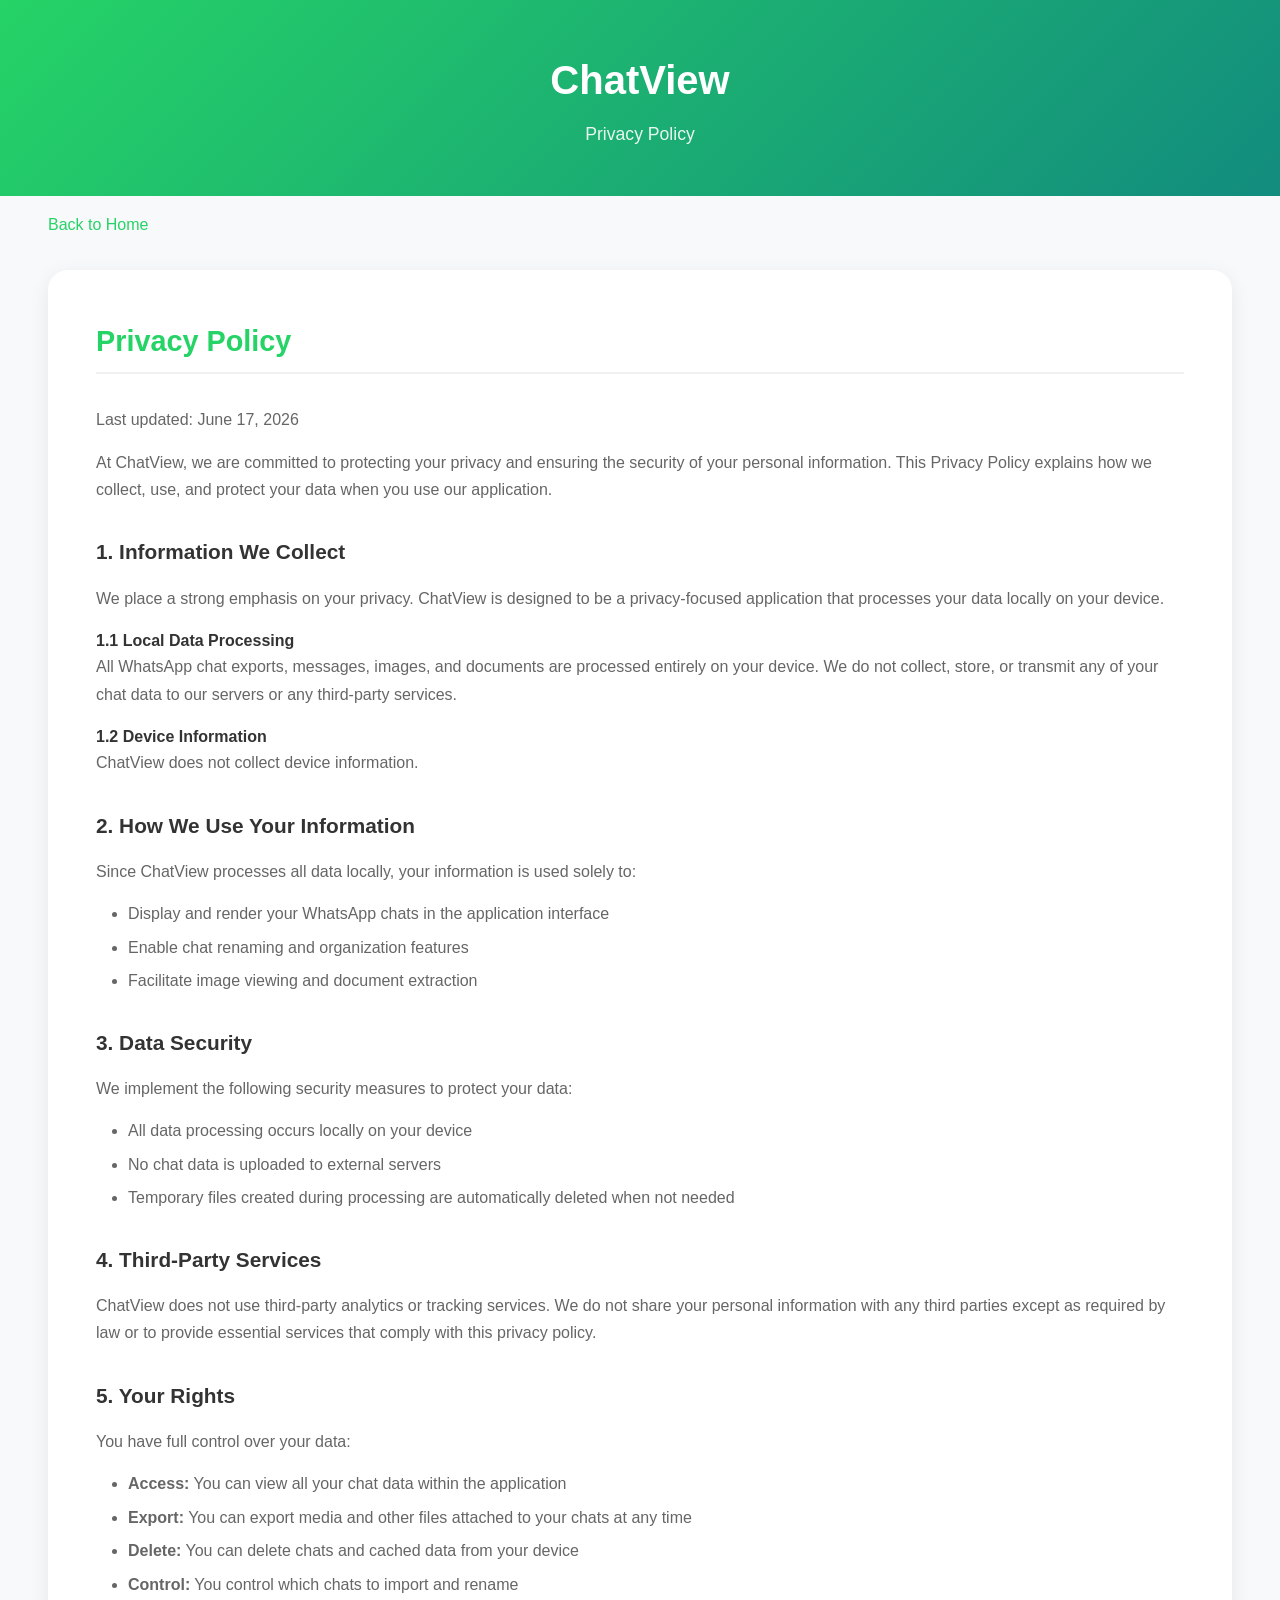
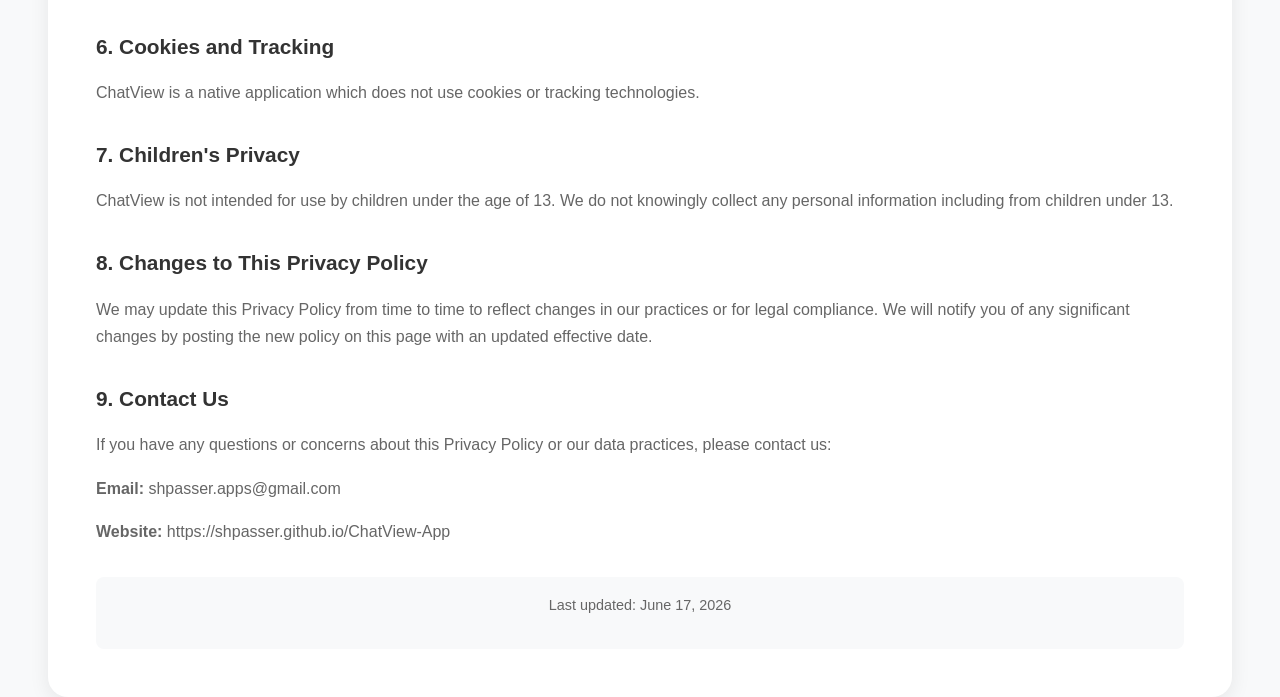
==== privacy-policy.html @ e78f8a56 "Add trademark disclaimer and update contact information." ====
<!DOCTYPE html>
<html lang="en" data-theme="default">
<head>
    <meta charset="UTF-8">
    <meta name="viewport" content="width=device-width, initial-scale=1.0">
    <title>Privacy Policy - ChatView</title>
    <link rel="stylesheet" href="styles.css">
</head>
<body>
    <header>
        <h1>ChatView</h1>
        <p>Privacy Policy</p>
    </header>

    <div class="container">
        <a href="index.html" class="back-link">
            Back to Home
        </a>

        <div class="policy-content">
            <h2>Privacy Policy</h2>

            <p>Last updated: June 17, 2026</p>

            <p>At ChatView, we are committed to protecting your privacy and ensuring the security of your personal information. This Privacy Policy explains how we collect, use, and protect your data when you use our application.</p>

            <h3>1. Information We Collect</h3>
            <p>We place a strong emphasis on your privacy. ChatView is designed to be a privacy-focused application that processes your data locally on your device.</p>

            <h4>1.1 Local Data Processing</h4>
            <p>All WhatsApp chat exports, messages, images, and documents are processed entirely on your device. We do not collect, store, or transmit any of your chat data to our servers or any third-party services.</p>

            <h4>1.2 Device Information</h4>
            <p>ChatView does not collect device information.</p>

            <h3>2. How We Use Your Information</h3>
            <p>Since ChatView processes all data locally, your information is used solely to:</p>
            <ul>
                <li>Display and render your WhatsApp chats in the application interface</li>
                <li>Enable chat renaming and organization features</li>
                <li>Facilitate image viewing and document extraction</li>
            </ul>

            <h3>3. Data Security</h3>
            <p>We implement the following security measures to protect your data:</p>
            <ul>
                <li>All data processing occurs locally on your device</li>
                <li>No chat data is uploaded to external servers</li>
                <li>Temporary files created during processing are automatically deleted when not needed</li>
            </ul>

            <h3>4. Third-Party Services</h3>
            <p>ChatView does not use third-party analytics or tracking services. We do not share your personal information with any third parties except as required by law or to provide essential services that comply with this privacy policy.</p>

            <h3>5. Your Rights</h3>
            <p>You have full control over your data:</p>
            <ul>
                <li><strong>Access:</strong> You can view all your chat data within the application</li>
                <li><strong>Export:</strong> You can export media and other files attached to your chats at any time</li>
                <li><strong>Delete:</strong> You can delete chats and cached data from your device</li>
                <li><strong>Control:</strong> You control which chats to import and rename</li>
            </ul>

            <h3>6. Cookies and Tracking</h3>
            <p>ChatView is a native application which does not use cookies or tracking technologies.</p>

            <h3>7. Children's Privacy</h3>
            <p>ChatView is not intended for use by children under the age of 13. We do not knowingly collect any personal information including from children under 13.</p>

            <h3>8. Changes to This Privacy Policy</h3>
            <p>We may update this Privacy Policy from time to time to reflect changes in our practices or for legal compliance. We will notify you of any significant changes by posting the new policy on this page with an updated effective date.</p>

            <h3>9. Contact Us</h3>
            <p>If you have any questions or concerns about this Privacy Policy or our data practices, please contact us:</p>
            <p><strong>Email:</strong> shpasser.apps@gmail.com</p>
            <p><strong>Website:</strong> https://shpasser.github.io/ChatView-App</p>

            <div class="last-updated">
                <p>Last updated: June 17, 2026</p>
            </div>
        </div>
    </div>
</body>
</html>
---- styles.css ----
/* =========================================
   CHATVIEW - SHARED STYLES
   ========================================= */

/* =========================================
   CSS VARIABLES FOR THEMING
   ========================================= */
:root {
    /* Primary Colors - ChatView Brand */
    --primary-color: #25D366;
    --primary-dark: #128C7E;
    --primary-gradient: linear-gradient(135deg, #25D366 0%, #128C7E 100%);

    /* Secondary Colors */
    --secondary-color: #667eea;
    --secondary-dark: #764ba2;
    --secondary-gradient: linear-gradient(135deg, #667eea 0%, #764ba2 100%);

    /* Background Colors */
    --bg-primary: #f8f9fa;
    --bg-white: #ffffff;
    --bg-dark: #333333;

    /* Text Colors */
    --text-primary: #333333;
    --text-secondary: #666666;
    --text-light: #999999;
    --text-white: #ffffff;

    /* Border Colors */
    --border-light: #e0e0e0;
    --border-medium: #f0f0f0;

    /* Status Colors */
    --success-color: #4ade80;
    --warning-color: #ffc107;
    --error-color: #dc3545;

    /* Message Colors */
    --message-user-bg: var(--primary-gradient);
    --message-bot-bg: var(--bg-white);
    --message-user-text: var(--text-white);
    --message-bot-text: var(--text-primary);

    /* Card Colors */
    --card-shadow: rgba(0, 0, 0, 0.08);
    --card-hover-shadow: rgba(0, 0, 0, 0.15);

    /* Spacing */
    --spacing-sm: 0.5rem;
    --spacing-md: 1rem;
    --spacing-lg: 2rem;
    --spacing-xl: 3rem;

    /* Border Radius */
    --radius-sm: 8px;
    --radius-md: 15px;
    --radius-lg: 20px;
    --radius-pill: 50px;

    /* Transitions */
    --transition-fast: 0.2s;
    --transition-normal: 0.3s;
}

/* =========================================
   RESET & BASE STYLES
   ========================================= */
* {
    margin: 0;
    padding: 0;
    box-sizing: border-box;
}

body {
    font-family: -apple-system, BlinkMacSystemFont, 'Segoe UI', Roboto, Oxygen, Ubuntu, sans-serif;
    line-height: 1.6;
    color: var(--text-primary);
    background: var(--bg-primary);
}

/* =========================================
   HEADER STYLES
   ========================================= */
header {
    background: var(--primary-gradient);
    color: var(--text-white);
    padding: var(--spacing-xl) var(--spacing-sm);
    text-align: center;
}

header h1 {
    font-size: 2.5rem;
    margin-bottom: var(--spacing-sm);
}

header p {
    font-size: 1.1rem;
    opacity: 0.9;
}

/* =========================================
   LINK STYLES
   ========================================= */
a {
    color: var(--primary-color);
    text-decoration: none;
    transition: color var(--transition-normal);
}

a:hover {
    text-decoration: underline;
    color: var(--primary-dark);
}

/* =========================================
   BUTTON STYLES
   ========================================= */
.btn {
    display: inline-block;
    padding: var(--spacing-md) var(--spacing-lg);
    border-radius: var(--radius-pill);
    font-weight: 600;
    font-size: 1.1rem;
    transition: transform var(--transition-normal), box-shadow var(--transition-normal);
    text-decoration: none;
    cursor: pointer;
    border: none;
}

.btn-primary {
    background: var(--bg-white);
    color: var(--secondary-color);
}

.btn-primary:hover {
    transform: translateY(-3px);
    box-shadow: 0 10px 30px rgba(0, 0, 0, 0.2);
}

.btn-secondary {
    background: var(--primary-gradient);
    color: var(--text-white);
}

.btn-secondary:hover {
    transform: translateY(-3px);
    box-shadow: 0 10px 30px rgba(0, 0, 0, 0.2);
}

/* =========================================
   CONTAINER STYLES
   ========================================= */
.container {
    max-width: 1200px;
    margin: 0 auto;
    padding: 0 var(--spacing-sm);
}

/* =========================================
   SECTION STYLES
   ========================================= */
section {
    padding: var(--spacing-xl) var(--spacing-sm);
}

.section-title {
    text-align: center;
    font-size: 2.5rem;
    margin-bottom: var(--spacing-xl);
    color: var(--primary-color);
}

/* =========================================
   HERO SECTION
   ========================================= */
.hero {
    background: var(--secondary-gradient);
    color: var(--text-white);
    padding: var(--spacing-xl) var(--spacing-sm);
    text-align: center;
}

.hero h2 {
    font-size: 2rem;
    margin-bottom: var(--spacing-md);
}

.hero p {
    font-size: 1.1rem;
    max-width: 700px;
    margin: 0 auto var(--spacing-lg);
    opacity: 0.95;
}

/* =========================================
   FEATURES SECTION
   ========================================= */
.features {
    padding: var(--spacing-xl) var(--spacing-sm);
}

.features-grid {
    display: grid;
    grid-template-columns: repeat(auto-fit, minmax(280px, 1fr));
    gap: var(--spacing-lg);
    margin: 0 auto;
    max-width: 1000px;
}

.feature-card {
    background: var(--bg-white);
    padding: var(--spacing-lg);
    border-radius: var(--radius-md);
    box-shadow: 0 5px 20px var(--card-shadow);
    transition: transform var(--transition-normal), box-shadow var(--transition-normal);
}

.feature-card:hover {
    transform: translateY(-5px);
    box-shadow: 0 10px 30px var(--card-hover-shadow);
}

.feature-icon {
    width: 60px;
    height: 60px;
    background: var(--primary-gradient);
    border-radius: var(--radius-md);
    display: flex;
    align-items: center;
    justify-content: center;
    margin-bottom: var(--spacing-lg);
    color: var(--text-white);
    font-size: 1.5rem;
}

.feature-card h3 {
    margin-bottom: var(--spacing-sm);
    font-size: 1.25rem;
    color: var(--primary-color);
}

.feature-card p {
    color: var(--text-secondary);
    line-height: 1.6;
}

/* =========================================
   HOW IT WORKS SECTION
   ========================================= */
.how-it-works {
    background: var(--bg-primary);
}

.how-it-works .section-title {
    color: var(--secondary-color);
}

.steps-container {
    max-width: 900px;
    margin: 0 auto;
}

.step {
    display: flex;
    gap: var(--spacing-lg);
    margin-bottom: var(--spacing-xl);
    align-items: center;
}

.step:last-child {
    margin-bottom: 0;
}

.step-number {
    width: 50px;
    height: 50px;
    background: var(--secondary-gradient);
    color: var(--text-white);
    border-radius: 50%;
    display: flex;
    align-items: center;
    justify-content: center;
    font-size: 1.5rem;
    font-weight: 600;
    flex-shrink: 0;
}

.step-content {
    flex: 1;
}

.step-content h3 {
    font-size: 1.3rem;
    margin-bottom: var(--spacing-sm);
    color: var(--text-primary);
}

.step-content p {
    color: var(--text-secondary);
}

/* =========================================
   PREVIEW SECTION
   ========================================= */
.preview {
    padding: var(--spacing-xl) var(--spacing-sm);
}

.preview-grid {
    display: grid;
    grid-template-columns: repeat(auto-fit, minmax(280px, 1fr));
    gap: var(--spacing-lg);
    max-width: 1200px;
    margin: 0 auto;
}

.preview-card {
    background: var(--bg-white);
    border-radius: var(--radius-md);
    overflow: hidden;
    box-shadow: 0 5px 20px var(--card-shadow);
}

.preview-header {
    background: var(--primary-gradient);
    padding: var(--spacing-md) var(--spacing-lg);
    display: flex;
    align-items: center;
    gap: 10px;
}

.preview-header h3 {
    color: var(--text-white);
    font-size: 1.1rem;
}

.preview-content {
    padding: var(--spacing-lg);
}

.chat-message {
    background: var(--bg-primary);
    padding: var(--spacing-md);
    border-radius: var(--radius-sm);
    margin-bottom: var(--spacing-sm);
}

.chat-message.user {
    background: var(--message-user-bg);
    color: var(--message-user-text);
    margin-left: auto;
}

.chat-message p {
    margin-bottom: var(--spacing-sm);
}

.chat-meta {
    font-size: 0.75rem;
    opacity: 0.7;
    text-align: right;
}

/* =========================================
   CTA SECTION
   ========================================= */
.cta {
    background: var(--secondary-gradient);
    color: var(--text-white);
    padding: var(--spacing-xl) var(--spacing-sm);
    text-align: center;
}

.cta h2 {
    font-size: 2rem;
    margin-bottom: var(--spacing-md);
}

.cta p {
    font-size: 1.1rem;
    max-width: 600px;
    margin: 0 auto var(--spacing-lg);
    opacity: 0.95;
}

/* =========================================
   FOOTER STYLES
   ========================================= */
footer {
    background: var(--primary-color);
    color: var(--text-white);
    padding: var(--spacing-xl) var(--spacing-sm);
    text-align: center;
}

footer p {
    opacity: 0.9;
}

.footer-links {
    margin-bottom: var(--spacing-md);
}

.footer-links a {
    color: var(--text-white);
    text-decoration: none;
    margin: 0 10px;
    opacity: 0.9;
    transition: opacity var(--transition-normal);
}

.footer-links a:hover {
    opacity: 1;
    text-decoration: underline;
}

.footer-separator {
    opacity: 0.7;
}

/* =========================================
   CLARIFICATIONS SECTION
   ========================================= */
.clarifications {
    background: var(--bg-white);
    padding: var(--spacing-xl) var(--spacing-sm);
    text-align: center;
    border-top: 1px solid var(--border-medium);
}

.clarifications h3 {
    font-size: 1.1rem;
    color: var(--text-primary);
    margin-bottom: var(--spacing-md);
}

.trademark {
    font-size: 0.9rem;
    color: var(--text-secondary);
    margin-bottom: var(--spacing-sm);
}

.disclaimer {
    font-size: 0.8rem;
    color: var(--text-light);
    margin-top: 0;
}

/* =========================================
   POLICY PAGES STYLES
   ========================================= */
.policy-content,
.tos-content {
    background: var(--bg-white);
    padding: var(--spacing-xl);
    border-radius: var(--radius-lg);
    box-shadow: 0 5px 20px var(--card-shadow);
}

.policy-content h2,
.tos-content h2 {
    color: var(--primary-color);
    font-size: 1.8rem;
    margin-bottom: var(--spacing-lg);
    padding-bottom: var(--spacing-sm);
    border-bottom: 2px solid var(--border-medium);
}

.policy-content h3,
.tos-content h3 {
    color: var(--text-primary);
    font-size: 1.3rem;
    margin: var(--spacing-lg) 0 var(--spacing-md);
}

.policy-content p,
.tos-content p {
    margin-bottom: var(--spacing-md);
    color: var(--text-secondary);
    line-height: 1.7;
}

.policy-content ul,
.tos-content ul {
    margin: var(--spacing-md) 0 var(--spacing-lg) 2rem;
}

.policy-content li,
.tos-content li {
    margin-bottom: var(--spacing-sm);
    color: var(--text-secondary);
}

.back-link {
    display: inline-block;
    margin-top: var(--spacing-md);
    margin-bottom: var(--spacing-lg);
    color: var(--primary-color);
    text-decoration: none;
    font-weight: 500;
    align-items: center;
    gap: 5px;
}

.back-link:hover {
    text-decoration: underline;
}

.warning {
    background: #fff3cd;
    border-left: 4px solid var(--warning-color);
    padding: var(--spacing-md);
    margin: var(--spacing-md) 0;
}

.warning p {
    margin-bottom: 0;
    color: #856404;
}

.limitation-box {
    background: #f8d7da;
    border-left: 4px solid var(--error-color);
    padding: var(--spacing-lg);
    margin: var(--spacing-lg) 0;
}

.limitation-box h4 {
    color: #721c24;
    margin-bottom: var(--spacing-sm);
}

.limitation-box p {
    margin-bottom: var(--spacing-sm);
    color: #856404;
}

.last-updated {
    background: var(--bg-primary);
    padding: var(--spacing-md);
    border-radius: var(--radius-sm);
    margin-top: var(--spacing-lg);
    font-size: 0.9rem;
    color: var(--text-light);
    text-align: center;
}

/* =========================================
   RESPONSIVE STYLES
   ========================================= */
@media (max-width: 768px) {
    header h1 {
        font-size: 2rem;
    }

    .hero h2 {
        font-size: 1.5rem;
    }

    .step {
        flex-direction: column;
        text-align: center;
    }

    .step-number {
        margin: 0 auto var(--spacing-md);
    }

    .step-content {
        text-align: center;
    }

    .policy-content,
    .tos-content {
        padding: var(--spacing-lg);
    }

    .policy-content h2,
    .tos-content h2 {
        font-size: 1.5rem;
    }

    .policy-content h3,
    .tos-content h3 {
        font-size: 1.1rem;
    }
}

/* =========================================
   COLOR THEME VARIANTS
   ========================================= */

/* Dark Theme */
[data-theme="dark"] {
    --bg-primary: #1a1a2e;
    --bg-white: #16213e;
    --bg-dark: #0f3460;
    --text-primary: #e0e0e0;
    --text-secondary: #a0a0a0;
    --text-light: #707070;
    --card-shadow: rgba(0, 0, 0, 0.3);
    --card-hover-shadow: rgba(0, 0, 0, 0.5);
    --border-medium: #2a2a4a;
}

/* Blue Theme */
[data-theme="blue"] {
    --primary-color: #3b82f6;
    --primary-dark: #2563eb;
    --primary-gradient: linear-gradient(135deg, #3b82f6 0%, #2563eb 100%);
    --secondary-color: #8b5cf6;
    --secondary-dark: #7c3aed;
    --secondary-gradient: linear-gradient(135deg, #8b5cf6 0%, #7c3aed 100%);
}

/* Purple Theme */
[data-theme="purple"] {
    --primary-color: #a855f7;
    --primary-dark: #9333ea;
    --primary-gradient: linear-gradient(135deg, #a855f7 0%, #9333ea 100%);
    --secondary-color: #ec4899;
    --secondary-dark: #db2777;
    --secondary-gradient: linear-gradient(135deg, #ec4899 0%, #db2777 100%);
}

/* Orange Theme */
[data-theme="orange"] {
    --primary-color: #f97316;
    --primary-dark: #ea580c;
    --primary-gradient: linear-gradient(135deg, #f97316 0%, #ea580c 100%);
    --secondary-color: #0ea5e9;
    --secondary-dark: #0284c7;
    --secondary-gradient: linear-gradient(135deg, #0ea5e9 0%, #0284c7 100%);
}

/* Red Theme */
[data-theme="red"] {
    --primary-color: #ef4444;
    --primary-dark: #dc2626;
    --primary-gradient: linear-gradient(135deg, #ef4444 0%, #dc2626 100%);
    --secondary-color: #6366f1;
    --secondary-dark: #4f46e5;
    --secondary-gradient: linear-gradient(135deg, #6366f1 0%, #4f46e5 100%);
}

/* Green Theme (Alternative) */
[data-theme="green-alt"] {
    --primary-color: #10b981;
    --primary-dark: #059669;
    --primary-gradient: linear-gradient(135deg, #10b981 0%, #059669 100%);
    --secondary-color: #06b6d4;
    --secondary-dark: #0891b2;
    --secondary-gradient: linear-gradient(135deg, #06b6d4 0%, #0891b2 100%);
}

/* Pink Theme */
[data-theme="pink"] {
    --primary-color: #ec4899;
    --primary-dark: #db2777;
    --primary-gradient: linear-gradient(135deg, #ec4899 0%, #db2777 100%);
    --secondary-color: #8b5cf6;
    --secondary-dark: #7c3aed;
    --secondary-gradient: linear-gradient(135deg, #8b5cf6 0%, #7c3aed 100%);
}

/* Indigo Theme */
[data-theme="indigo"] {
    --primary-color: #6366f1;
    --primary-dark: #4f46e5;
    --primary-gradient: linear-gradient(135deg, #6366f1 0%, #4f46e5 100%);
    --secondary-color: #8b5cf6;
    --secondary-dark: #7c3aed;
    --secondary-gradient: linear-gradient(135deg, #8b5cf6 0%, #7c3aed 100%);
}

/* Teal Theme */
[data-theme="teal"] {
    --primary-color: #14b8a6;
    --primary-dark: #0d9488;
    --primary-gradient: linear-gradient(135deg, #14b8a6 0%, #0d9488 100%);
    --secondary-color: #06b6d4;
    --secondary-dark: #0891b2;
    --secondary-gradient: linear-gradient(135deg, #06b6d4 0%, #0891b2 100%);
}

/* Amber Theme */
[data-theme="amber"] {
    --primary-color: #f59e0b;
    --primary-dark: #d97706;
    --primary-gradient: linear-gradient(135deg, #f59e0b 0%, #d97706 100%);
    --secondary-color: #f97316;
    --secondary-dark: #ea580c;
    --secondary-gradient: linear-gradient(135deg, #f97316 0%, #ea580c 100%);
}

/* Cyan Theme */
[data-theme="cyan"] {
    --primary-color: #06b6d4;
    --primary-dark: #0891b2;
    --primary-gradient: linear-gradient(135deg, #06b6d4 0%, #0891b2 100%);
    --secondary-color: #3b82f6;
    --secondary-dark: #2563eb;
    --secondary-gradient: linear-gradient(135deg, #3b82f6 0%, #2563eb 100%);
}

/* Emerald Theme */
[data-theme="emerald"] {
    --primary-color: #10b981;
    --primary-dark: #059669;
    --primary-gradient: linear-gradient(135deg, #10b981 0%, #059669 100%);
    --secondary-color: #14b8a6;
    --secondary-dark: #0d9488;
    --secondary-gradient: linear-gradient(135deg, #14b8a6 0%, #0d9488 100%);
}

/* Slate Theme */
[data-theme="slate"] {
    --primary-color: #64748b;
    --primary-dark: #475569;
    --primary-gradient: linear-gradient(135deg, #64748b 0%, #475569 100%);
    --secondary-color: #94a3b8;
    --secondary-dark: #64748b;
    --secondary-gradient: linear-gradient(135deg, #94a3b8 0%, #64748b 100%);
}

/* Gray Theme */
[data-theme="gray"] {
    --primary-color: #6b7280;
    --primary-dark: #4b5563;
    --primary-gradient: linear-gradient(135deg, #6b7280 0%, #4b5563 100%);
    --secondary-color: #9ca3af;
    --secondary-dark: #6b7280;
    --secondary-gradient: linear-gradient(135deg, #9ca3af 0%, #6b7280 100%);
}

/* Rose Theme */
[data-theme="rose"] {
    --primary-color: #f43f5e;
    --primary-dark: #e11d48;
    --primary-gradient: linear-gradient(135deg, #f43f5e 0%, #e11d48 100%);
    --secondary-color: #fb7185;
    --secondary-dark: #f43f5e;
    --secondary-gradient: linear-gradient(135deg, #fb7185 0%, #f43f5e 100%);
}

/* Lime Theme */
[data-theme="lime"] {
    --primary-color: #84cc16;
    --primary-dark: #65a30d;
    --primary-gradient: linear-gradient(135deg, #84cc16 0%, #65a30d 100%);
    --secondary-color: #d9f99d;
    --secondary-dark: #84cc16;
    --secondary-gradient: linear-gradient(135deg, #d9f99d 0%, #84cc16 100%);
}

/* Yellow Theme */
[data-theme="yellow"] {
    --primary-color: #eab308;
    --primary-dark: #ca8a04;
    --primary-gradient: linear-gradient(135deg, #eab308 0%, #ca8a04 100%);
    --secondary-color: #facc15;
    --secondary-dark: #eab308;
    --secondary-gradient: linear-gradient(135deg, #facc15 0%, #eab308 100%);
}

/* Sky Theme */
[data-theme="sky"] {
    --primary-color: #0ea5e9;
    --primary-dark: #0284c7;
    --primary-gradient: linear-gradient(135deg, #0ea5e9 0%, #0284c7 100%);
    --secondary-color: #38bdf8;
    --secondary-dark: #0ea5e9;
    --secondary-gradient: linear-gradient(135deg, #38bdf8 0%, #0ea5e9 100%);
}

/* Violet Theme */
[data-theme="violet"] {
    --primary-color: #8b5cf6;
    --primary-dark: #7c3aed;
    --primary-gradient: linear-gradient(135deg, #8b5cf6 0%, #7c3aed 100%);
    --secondary-color: #a78bfa;
    --secondary-dark: #8b5cf6;
    --secondary-gradient: linear-gradient(135deg, #a78bfa 0%, #8b5cf6 100%);
}

/* Fuchsia Theme */
[data-theme="fuchsia"] {
    --primary-color: #d946ef;
    --primary-dark: #c026d3;
    --primary-gradient: linear-gradient(135deg, #d946ef 0%, #c026d3 100%);
    --secondary-color: #e879f9;
    --secondary-dark: #d946ef;
    --secondary-gradient: linear-gradient(135deg, #e879f9 0%, #d946ef 100%);
}

/* Pink Theme (Alternative) */
[data-theme="pink-alt"] {
    --primary-color: #ec4899;
    --primary-dark: #db2777;
    --primary-gradient: linear-gradient(135deg, #ec4899 0%, #db2777 100%);
    --secondary-color: #f9a8d4;
    --secondary-dark: #ec4899;
    --secondary-gradient: linear-gradient(135deg, #f9a8d4 0%, #ec4899 100%);
}

/* Deep Purple Theme */
[data-theme="deep-purple"] {
    --primary-color: #7c3aed;
    --primary-dark: #6d28d9;
    --primary-gradient: linear-gradient(135deg, #7c3aed 0%, #6d28d9 100%);
    --secondary-color: #a78bfa;
    --secondary-dark: #7c3aed;
    --secondary-gradient: linear-gradient(135deg, #a78bfa 0%, #7c3aed 100%);
}

/* Deep Orange Theme */
[data-theme="deep-orange"] {
    --primary-color: #f97316;
    --primary-dark: #ea580c;
    --primary-gradient: linear-gradient(135deg, #f97316 0%, #ea580c 100%);
    --secondary-color: #fb923c;
    --secondary-dark: #f97316;
    --secondary-gradient: linear-gradient(135deg, #fb923c 0%, #f97316 100%);
}

/* Deep Blue Theme */
[data-theme="deep-blue"] {
    --primary-color: #2563eb;
    --primary-dark: #1d4ed8;
    --primary-gradient: linear-gradient(135deg, #2563eb 0%, #1d4ed8 100%);
    --secondary-color: #60a5fa;
    --secondary-dark: #2563eb;
    --secondary-gradient: linear-gradient(135deg, #60a5fa 0%, #2563eb 100%);
}

/* Deep Red Theme */
[data-theme="deep-red"] {
    --primary-color: #dc2626;
    --primary-dark: #b91c1c;
    --primary-gradient: linear-gradient(135deg, #dc2626 0%, #b91c1c 100%);
    --secondary-color: #f87171;
    --secondary-dark: #dc2626;
    --secondary-gradient: linear-gradient(135deg, #f87171 0%, #dc2626 100%);
}

/* Deep Green Theme */
[data-theme="deep-green"] {
    --primary-color: #059669;
    --primary-dark: #047857;
    --primary-gradient: linear-gradient(135deg, #059669 0%, #047857 100%);
    --secondary-color: #6ee7b7;
    --secondary-dark: #059669;
    --secondary-gradient: linear-gradient(135deg, #6ee7b7 0%, #059669 100%);
}

/* Deep Teal Theme */
[data-theme="deep-teal"] {
    --primary-color: #0d9488;
    --primary-dark: #0f766e;
    --primary-gradient: linear-gradient(135deg, #0d9488 0%, #0f766e 100%);
    --secondary-color: #5eead4;
    --secondary-dark: #0d9488;
    --secondary-gradient: linear-gradient(135deg, #5eead4 0%, #0d9488 100%);
}

/* Deep Pink Theme */
[data-theme="deep-pink"] {
    --primary-color: #db2777;
    --primary-dark: #be185d;
    --primary-gradient: linear-gradient(135deg, #db2777 0%, #be185d 100%);
    --secondary-color: #f472b6;
    --secondary-dark: #db2777;
    --secondary-gradient: linear-gradient(135deg, #f472b6 0%, #db2777 100%);
}

/* Deep Indigo Theme */
[data-theme="deep-indigo"] {
    --primary-color: #4f46e5;
    --primary-dark: #4338ca;
    --primary-gradient: linear-gradient(135deg, #4f46e5 0%, #4338ca 100%);
    --secondary-color: #818cf8;
    --secondary-dark: #4f46e5;
    --secondary-gradient: linear-gradient(135deg, #818cf8 0%, #4f46e5 100%);
}

/* Deep Yellow Theme */
[data-theme="deep-yellow"] {
    --primary-color: #ca8a04;
    --primary-dark: #a16207;
    --primary-gradient: linear-gradient(135deg, #ca8a04 0%, #a16207 100%);
    --secondary-color: #fde047;
    --secondary-dark: #ca8a04;
    --secondary-gradient: linear-gradient(135deg, #fde047 0%, #ca8a04 100%);
}

/* Deep Cyan Theme */
[data-theme="deep-cyan"] {
    --primary-color: #0891b2;
    --primary-dark: #0e7490;
    --primary-gradient: linear-gradient(135deg, #0891b2 0%, #0e7490 100%);
    --secondary-color: #22d3ee;
    --secondary-dark: #0891b2;
    --secondary-gradient: linear-gradient(135deg, #22d3ee 0%, #0891b2 100%);
}

/* Deep Lime Theme */
[data-theme="deep-lime"] {
    --primary-color: #65a30d;
    --primary-dark: #4d7c0f;
    --primary-gradient: linear-gradient(135deg, #65a30d 0%, #4d7c0f 100%);
    --secondary-color: #a3e635;
    --secondary-dark: #65a30d;
    --secondary-gradient: linear-gradient(135deg, #a3e635 0%, #65a30d 100%);
}

/* Deep Amber Theme */
[data-theme="deep-amber"] {
    --primary-color: #d97706;
    --primary-dark: #b45309;
    --primary-gradient: linear-gradient(135deg, #d97706 0%, #b45309 100%);
    --secondary-color: #fcd34d;
    --secondary-dark: #d97706;
    --secondary-gradient: linear-gradient(135deg, #fcd34d 0%, #d97706 100%);
}

/* Deep Rose Theme */
[data-theme="deep-rose"] {
    --primary-color: #e11d48;
    --primary-dark: #be123c;
    --primary-gradient: linear-gradient(135deg, #e11d48 0%, #be123c 100%);
    --secondary-color: #fda4af;
    --secondary-dark: #e11d48;
    --secondary-gradient: linear-gradient(135deg, #fda4af 0%, #e11d48 100%);
}

/* Deep Violet Theme */
[data-theme="deep-violet"] {
    --primary-color: #7c3aed;
    --primary-dark: #6d28d9;
    --primary-gradient: linear-gradient(135deg, #7c3aed 0%, #6d28d9 100%);
    --secondary-color: #c4b5fd;
    --secondary-dark: #7c3aed;
    --secondary-gradient: linear-gradient(135deg, #c4b5fd 0%, #7c3aed 100%);
}

/* Deep Fuchsia Theme */
[data-theme="deep-fuchsia"] {
    --primary-color: #c026d3;
    --primary-dark: #a21caf;
    --primary-gradient: linear-gradient(135deg, #c026d3 0%, #a21caf 100%);
    --secondary-color: #f0abfc;
    --secondary-dark: #c026d3;
    --secondary-gradient: linear-gradient(135deg, #f0abfc 0%, #c026d3 100%);
}

/* Deep Sky Theme */
[data-theme="deep-sky"] {
    --primary-color: #0284c7;
    --primary-dark: #0369a1;
    --primary-gradient: linear-gradient(135deg, #0284c7 0%, #0369a1 100%);
    --secondary-color: #7dd3fc;
    --secondary-dark: #0284c7;
    --secondary-gradient: linear-gradient(135deg, #7dd3fc 0%, #0284c7 100%);
}

/* Deep Emerald Theme */
[data-theme="deep-emerald"] {
    --primary-color: #059669;
    --primary-dark: #047857;
    --primary-gradient: linear-gradient(135deg, #059669 0%, #047857 100%);
    --secondary-color: #6ee7b7;
    --secondary-dark: #059669;
    --secondary-gradient: linear-gradient(135deg, #6ee7b7 0%, #059669 100%);
}

/* Deep Purple Theme (Alternative) */
[data-theme="deep-purple-alt"] {
    --primary-color: #6d28d9;
    --primary-dark: #5b21b6;
    --primary-gradient: linear-gradient(135deg, #6d28d9 0%, #5b21b6 100%);
    --secondary-color: #d8b4fe;
    --secondary-dark: #6d28d9;
    --secondary-gradient: linear-gradient(135deg, #d8b4fe 0%, #6d28d9 100%);
}

/* Deep Blue Theme (Alternative) */
[data-theme="deep-blue-alt"] {
    --primary-color: #1d4ed8;
    --primary-dark: #1e40af;
    --primary-gradient: linear-gradient(135deg, #1d4ed8 0%, #1e40af 100%);
    --secondary-color: #93c5fd;
    --secondary-dark: #1d4ed8;
    --secondary-gradient: linear-gradient(135deg, #93c5fd 0%, #1d4ed8 100%);
}

/* Deep Red Theme (Alternative) */
[data-theme="deep-red-alt"] {
    --primary-color: #b91c1c;
    --primary-dark: #991b1b;
    --primary-gradient: linear-gradient(135deg, #b91c1c 0%, #991b1b 100%);
    --secondary-color: #fca5a5;
    --secondary-dark: #b91c1c;
    --secondary-gradient: linear-gradient(135deg, #fca5a5 0%, #b91c1c 100%);
}

/* Deep Green Theme (Alternative) */
[data-theme="deep-green-alt"] {
    --primary-color: #047857;
    --primary-dark: #065f46;
    --primary-gradient: linear-gradient(135deg, #047857 0%, #065f46 100%);
    --secondary-color: #6ee7b7;
    --secondary-dark: #047857;
    --secondary-gradient: linear-gradient(135deg, #6ee7b7 0%, #047857 100%);
}

/* Deep Teal Theme (Alternative) */
[data-theme="deep-teal-alt"] {
    --primary-color: #0f766e;
    --primary-dark: #115e59;
    --primary-gradient: linear-gradient(135deg, #0f766e 0%, #115e59 100%);
    --secondary-color: #99f6e4;
    --secondary-dark: #0f766e;
    --secondary-gradient: linear-gradient(135deg, #99f6e4 0%, #0f766e 100%);
}

/* Deep Pink Theme (Alternative) */
[data-theme="deep-pink-alt"] {
    --primary-color: #be185d;
    --primary-dark: #9d174d;
    --primary-gradient: linear-gradient(135deg, #be185d 0%, #9d174d 100%);
    --secondary-color: #f9a8d4;
    --secondary-dark: #be185d;
    --secondary-gradient: linear-gradient(135deg, #f9a8d4 0%, #be185d 100%);
}

/* Deep Indigo Theme (Alternative) */
[data-theme="deep-indigo-alt"] {
    --primary-color: #4338ca;
    --primary-dark: #3730a3;
    --primary-gradient: linear-gradient(135deg, #4338ca 0%, #3730a3 100%);
    --secondary-color: #a5b4fc;
    --secondary-dark: #4338ca;
    --secondary-gradient: linear-gradient(135deg, #a5b4fc 0%, #4338ca 100%);
}

/* Deep Yellow Theme (Alternative) */
[data-theme="deep-yellow-alt"] {
    --primary-color: #a16207;
    --primary-dark: #854d0e;
    --primary-gradient: linear-gradient(135deg, #a16207 0%, #854d0e 100%);
    --secondary-color: #fde047;
    --secondary-dark: #a16207;
    --secondary-gradient: linear-gradient(135deg, #fde047 0%, #a16207 100%);
}

/* Deep Cyan Theme (Alternative) */
[data-theme="deep-cyan-alt"] {
    --primary-color: #0e7490;
    --primary-dark: #155e75;
    --primary-gradient: linear-gradient(135deg, #0e7490 0%, #155e75 100%);
    --secondary-color: #22d3ee;
    --secondary-dark: #0e7490;
    --secondary-gradient: linear-gradient(135deg, #22d3ee 0%, #0e7490 100%);
}

/* Deep Lime Theme (Alternative) */
[data-theme="deep-lime-alt"] {
    --primary-color: #4d7c0f;
    --primary-dark: #3f6212;
    --primary-gradient: linear-gradient(135deg, #4d7c0f 0%, #3f6212 100%);
    --secondary-color: #a3e635;
    --secondary-dark: #4d7c0f;
    --secondary-gradient: linear-gradient(135deg, #a3e635 0%, #4d7c0f 100%);
}

/* Deep Amber Theme (Alternative) */
[data-theme="deep-amber-alt"] {
    --primary-color: #b45309;
    --primary-dark: #92400e;
    --primary-gradient: linear-gradient(135deg, #b45309 0%, #92400e 100%);
    --secondary-color: #fcd34d;
    --secondary-dark: #b45309;
    --secondary-gradient: linear-gradient(135deg, #fcd34d 0%, #b45309 100%);
}

/* Deep Rose Theme (Alternative) */
[data-theme="deep-rose-alt"] {
    --primary-color: #be123c;
    --primary-dark: #9f1239;
    --primary-gradient: linear-gradient(135deg, #be123c 0%, #9f1239 100%);
    --secondary-color: #fda4af;
    --secondary-dark: #be123c;
    --secondary-gradient: linear-gradient(135deg, #fda4af 0%, #be123c 100%);
}

/* Deep Violet Theme (Alternative) */
[data-theme="deep-violet-alt"] {
    --primary-color: #6d28d9;
    --primary-dark: #5b21b6;
    --primary-gradient: linear-gradient(135deg, #6d28d9 0%, #5b21b6 100%);
    --secondary-color: #c4b5fd;
    --secondary-dark: #6d28d9;
    --secondary-gradient: linear-gradient(135deg, #c4b5fd 0%, #6d28d9 100%);
}

/* Deep Fuchsia Theme (Alternative) */
[data-theme="deep-fuchsia-alt"] {
    --primary-color: #a21caf;
    --primary-dark: #86198f;
    --primary-gradient: linear-gradient(135deg, #a21caf 0%, #86198f 100%);
    --secondary-color: #f0abfc;
    --secondary-dark: #a21caf;
    --secondary-gradient: linear-gradient(135deg, #f0abfc 0%, #a21caf 100%);
}

/* Deep Sky Theme (Alternative) */
[data-theme="deep-sky-alt"] {
    --primary-color: #0369a1;
    --primary-dark: #075985;
    --primary-gradient: linear-gradient(135deg, #0369a1 0%, #075985 100%);
    --secondary-color: #7dd3fc;
    --secondary-dark: #0369a1;
    --secondary-gradient: linear-gradient(135deg, #7dd3fc 0%, #0369a1 100%);
}

/* Deep Emerald Theme (Alternative) */
[data-theme="deep-emerald-alt"] {
    --primary-color: #047857;
    --primary-dark: #065f46;
    --primary-gradient: linear-gradient(135deg, #047857 0%, #065f46 100%);
    --secondary-color: #6ee7b7;
    --secondary-dark: #047857;
    --secondary-gradient: linear-gradient(135deg, #6ee7b7 0%, #047857 100%);
}

/* Deep Purple Theme (Alternative 2) */
[data-theme="deep-purple-alt2"] {
    --primary-color: #5b21b6;
    --primary-dark: #4c1d95;
    --primary-gradient: linear-gradient(135deg, #5b21b6 0%, #4c1d95 100%);
    --secondary-color: #d8b4fe;
    --secondary-dark: #5b21b6;
    --secondary-gradient: linear-gradient(135deg, #d8b4fe 0%, #5b21b6 100%);
}

/* Deep Blue Theme (Alternative 2) */
[data-theme="deep-blue-alt2"] {
    --primary-color: #1e40af;
    --primary-dark: #1e3a8a;
    --primary-gradient: linear-gradient(135deg, #1e40af 0%, #1e3a8a 100%);
    --secondary-color: #93c5fd;
    --secondary-dark: #1e40af;
    --secondary-gradient: linear-gradient(135deg, #93c5fd 0%, #1e40af 100%);
}

/* Deep Red Theme (Alternative 2) */
[data-theme="deep-red-alt2"] {
    --primary-color: #991b1b;
    --primary-dark: #7f1d1d;
    --primary-gradient: linear-gradient(135deg, #991b1b 0%, #7f1d1d 100%);
    --secondary-color: #fca5a5;
    --secondary-dark: #991b1b;
    --secondary-gradient: linear-gradient(135deg, #fca5a5 0%, #991b1b 100%);
}

/* Deep Green Theme (Alternative 2) */
[data-theme="deep-green-alt2"] {
    --primary-color: #065f46;
    --primary-dark: #064e3b;
    --primary-gradient: linear-gradient(135deg, #065f46 0%, #064e3b 100%);
    --secondary-color: #6ee7b7;
    --secondary-dark: #065f46;
    --secondary-gradient: linear-gradient(135deg, #6ee7b7 0%, #065f46 100%);
}

/* Deep Teal Theme (Alternative 2) */
[data-theme="deep-teal-alt2"] {
    --primary-color: #115e59;
    --primary-dark: #104e4b;
    --primary-gradient: linear-gradient(135deg, #115e59 0%, #104e4b 100%);
    --secondary-color: #99f6e4;
    --secondary-dark: #115e59;
    --secondary-gradient: linear-gradient(135deg, #99f6e4 0%, #115e59 100%);
}

/* Deep Pink Theme (Alternative 2) */
[data-theme="deep-pink-alt2"] {
    --primary-color: #9d174d;
    --primary-dark: #881337;
    --primary-gradient: linear-gradient(135deg, #9d174d 0%, #881337 100%);
    --secondary-color: #f9a8d4;
    --secondary-dark: #9d174d;
    --secondary-gradient: linear-gradient(135deg, #f9a8d4 0%, #9d174d 100%);
}

/* Deep Indigo Theme (Alternative 2) */
[data-theme="deep-indigo-alt2"] {
    --primary-color: #3730a3;
    --primary-dark: #312e81;
    --primary-gradient: linear-gradient(135deg, #3730a3 0%, #312e81 100%);
    --secondary-color: #a5b4fc;
    --secondary-dark: #3730a3;
    --secondary-gradient: linear-gradient(135deg, #a5b4fc 0%, #3730a3 100%);
}

/* Deep Yellow Theme (Alternative 2) */
[data-theme="deep-yellow-alt2"] {
    --primary-color: #854d0e;
    --primary-dark: #713f12;
    --primary-gradient: linear-gradient(135deg, #854d0e 0%, #713f12 100%);
    --secondary-color: #fde047;
    --secondary-dark: #854d0e;
    --secondary-gradient: linear-gradient(135deg, #fde047 0%, #854d0e 100%);
}

/* Deep Cyan Theme (Alternative 2) */
[data-theme="deep-cyan-alt2"] {
    --primary-color: #155e75;
    --primary-dark: #164e63;
    --primary-gradient: linear-gradient(135deg, #155e75 0%, #164e63 100%);
    --secondary-color: #22d3ee;
    --secondary-dark: #155e75;
    --secondary-gradient: linear-gradient(135deg, #22d3ee 0%, #155e75 100%);
}

/* Deep Lime Theme (Alternative 2) */
[data-theme="deep-lime-alt2"] {
    --primary-color: #3f6212;
    --primary-dark: #365314;
    --primary-gradient: linear-gradient(135deg, #3f6212 0%, #365314 100%);
    --secondary-color: #a3e635;
    --secondary-dark: #3f6212;
    --secondary-gradient: linear-gradient(135deg, #a3e635 0%, #3f6212 100%);
}

/* Deep Amber Theme (Alternative 2) */
[data-theme="deep-amber-alt2"] {
    --primary-color: #92400e;
    --primary-dark: #78350f;
    --primary-gradient: linear-gradient(135deg, #92400e 0%, #78350f 100%);
    --secondary-color: #fcd34d;
    --secondary-dark: #92400e;
    --secondary-gradient: linear-gradient(135deg, #fcd34d 0%, #92400e 100%);
}

/* Deep Rose Theme (Alternative 2) */
[data-theme="deep-rose-alt2"] {
    --primary-color: #9f1239;
    --primary-dark: #881337;
    --primary-gradient: linear-gradient(135deg, #9f1239 0%, #881337 100%);
    --secondary-color: #fda4af;
    --secondary-dark: #9f1239;
    --secondary-gradient: linear-gradient(135deg, #fda4af 0%, #9f1239 100%);
}

/* Deep Violet Theme (Alternative 2) */
[data-theme="deep-violet-alt2"] {
    --primary-color: #5b21b6;
    --primary-dark: #4c1d95;
    --primary-gradient: linear-gradient(135deg, #5b21b6 0%, #4c1d95 100%);
    --secondary-color: #c4b5fd;
    --secondary-dark: #5b21b6;
    --secondary-gradient: linear-gradient(135deg, #c4b5fd 0%, #5b21b6 100%);
}

/* Deep Fuchsia Theme (Alternative 2) */
[data-theme="deep-fuchsia-alt2"] {
    --primary-color: #86198f;
    --primary-dark: #701a75;
    --primary-gradient: linear-gradient(135deg, #86198f 0%, #701a75 100%);
    --secondary-color: #f0abfc;
    --secondary-dark: #86198f;
    --secondary-gradient: linear-gradient(135deg, #f0abfc 0%, #86198f 100%);
}

/* Deep Sky Theme (Alternative 2) */
[data-theme="deep-sky-alt2"] {
    --primary-color: #075985;
    --primary-dark: #0c4a6e;
    --primary-gradient: linear-gradient(135deg, #075985 0%, #0c4a6e 100%);
    --secondary-color: #7dd3fc;
    --secondary-dark: #075985;
    --secondary-gradient: linear-gradient(135deg, #7dd3fc 0%, #075985 100%);
}

/* Deep Emerald Theme (Alternative 2) */
[data-theme="deep-emerald-alt2"] {
    --primary-color: #065f46;
    --primary-dark: #064e3b;
    --primary-gradient: linear-gradient(135deg, #065f46 0%, #064e3b 100%);
    --secondary-color: #6ee7b7;
    --secondary-dark: #065f46;
    --secondary-gradient: linear-gradient(135deg, #6ee7b7 0%, #065f46 100%);
}

/* =========================================
   UTILITY CLASSES
   ========================================= */
.text-center {
    text-align: center;
}

.text-primary {
    color: var(--text-primary);
}

.text-secondary {
    color: var(--text-secondary);
}

.text-white {
    color: var(--text-white);
}

.bg-primary {
    background-color: var(--bg-primary);
}

.bg-white {
    background-color: var(--bg-white);
}

.bg-gradient-primary {
    background: var(--primary-gradient);
}

.bg-gradient-secondary {
    background: var(--secondary-gradient);
}

.shadow-sm {
    box-shadow: 0 5px 20px var(--card-shadow);
}

.shadow-md {
    box-shadow: 0 10px 30px var(--card-hover-shadow);
}

.rounded-sm {
    border-radius: var(--radius-sm);
}

.rounded-md {
    border-radius: var(--radius-md);
}

.rounded-lg {
    border-radius: var(--radius-lg);
}

.rounded-pill {
    border-radius: var(--radius-pill);
}

.mt-sm {
    margin-top: var(--spacing-sm);
}

.mt-md {
    margin-top: var(--spacing-md);
}

.mt-lg {
    margin-top: var(--spacing-lg);
}

.mb-sm {
    margin-bottom: var(--spacing-sm);
}

.mb-md {
    margin-bottom: var(--spacing-md);
}

.mb-lg {
    margin-bottom: var(--spacing-lg);
}

.p-sm {
    padding: var(--spacing-sm);
}

.p-md {
    padding: var(--spacing-md);
}

.p-lg {
    padding: var(--spacing-lg);
}

/* =========================================
   ADDITIONAL COMPONENT STYLES
   ========================================= */
.image-preview {
    background: var(--bg-primary);
    border-radius: var(--radius-sm);
    padding: var(--spacing-md);
    text-align: center;
    margin-top: var(--spacing-sm);
}

.image-preview svg {
    color: var(--primary-color);
}

.image-name {
    margin-top: var(--spacing-sm);
    font-size: 0.85rem;
    color: var(--text-secondary);
}

.document-preview {
    background: var(--bg-primary);
    border-radius: var(--radius-sm);
    padding: var(--spacing-md);
    display: flex;
    align-items: center;
    gap: var(--spacing-sm);
    margin-top: var(--spacing-sm);
}

.document-preview svg {
    color: var(--warning-color);
}

.document-info {
    flex: 1;
}

.document-name {
    font-weight: 600;
    margin-bottom: var(--spacing-sm);
    color: var(--text-primary);
}

.document-size {
    font-size: 0.75rem;
    color: var(--text-secondary);
}

/* =========================================
   BUTTON STYLES FOR HERO AND CTA
   ========================================= */
.hero-btn,
.cta-btn {
    display: inline-block;
    padding: 1rem 2.5rem;
    background: var(--bg-white);
    color: var(--primary-color);
    border-radius: var(--radius-pill);
    font-weight: 600;
    font-size: 1.1rem;
    text-decoration: none;
    transition: all var(--transition-normal);
    box-shadow: 0 4px 15px rgba(0, 0, 0, 0.2);
    border: 2px solid var(--bg-white);
}

.hero-btn:hover,
.cta-btn:hover {
    transform: translateY(-3px);
    box-shadow: 0 8px 25px rgba(0, 0, 0, 0.3);
    background: var(--bg-white);
    color: var(--primary-dark);
    text-decoration: none;
}

.cta-btn {
    background: var(--primary-gradient);
    color: var(--text-white);
    border: 2px solid var(--primary-gradient);
}

.cta-btn:hover {
    background: var(--primary-dark);
    border-color: var(--primary-dark);
    color: var(--text-white);
}
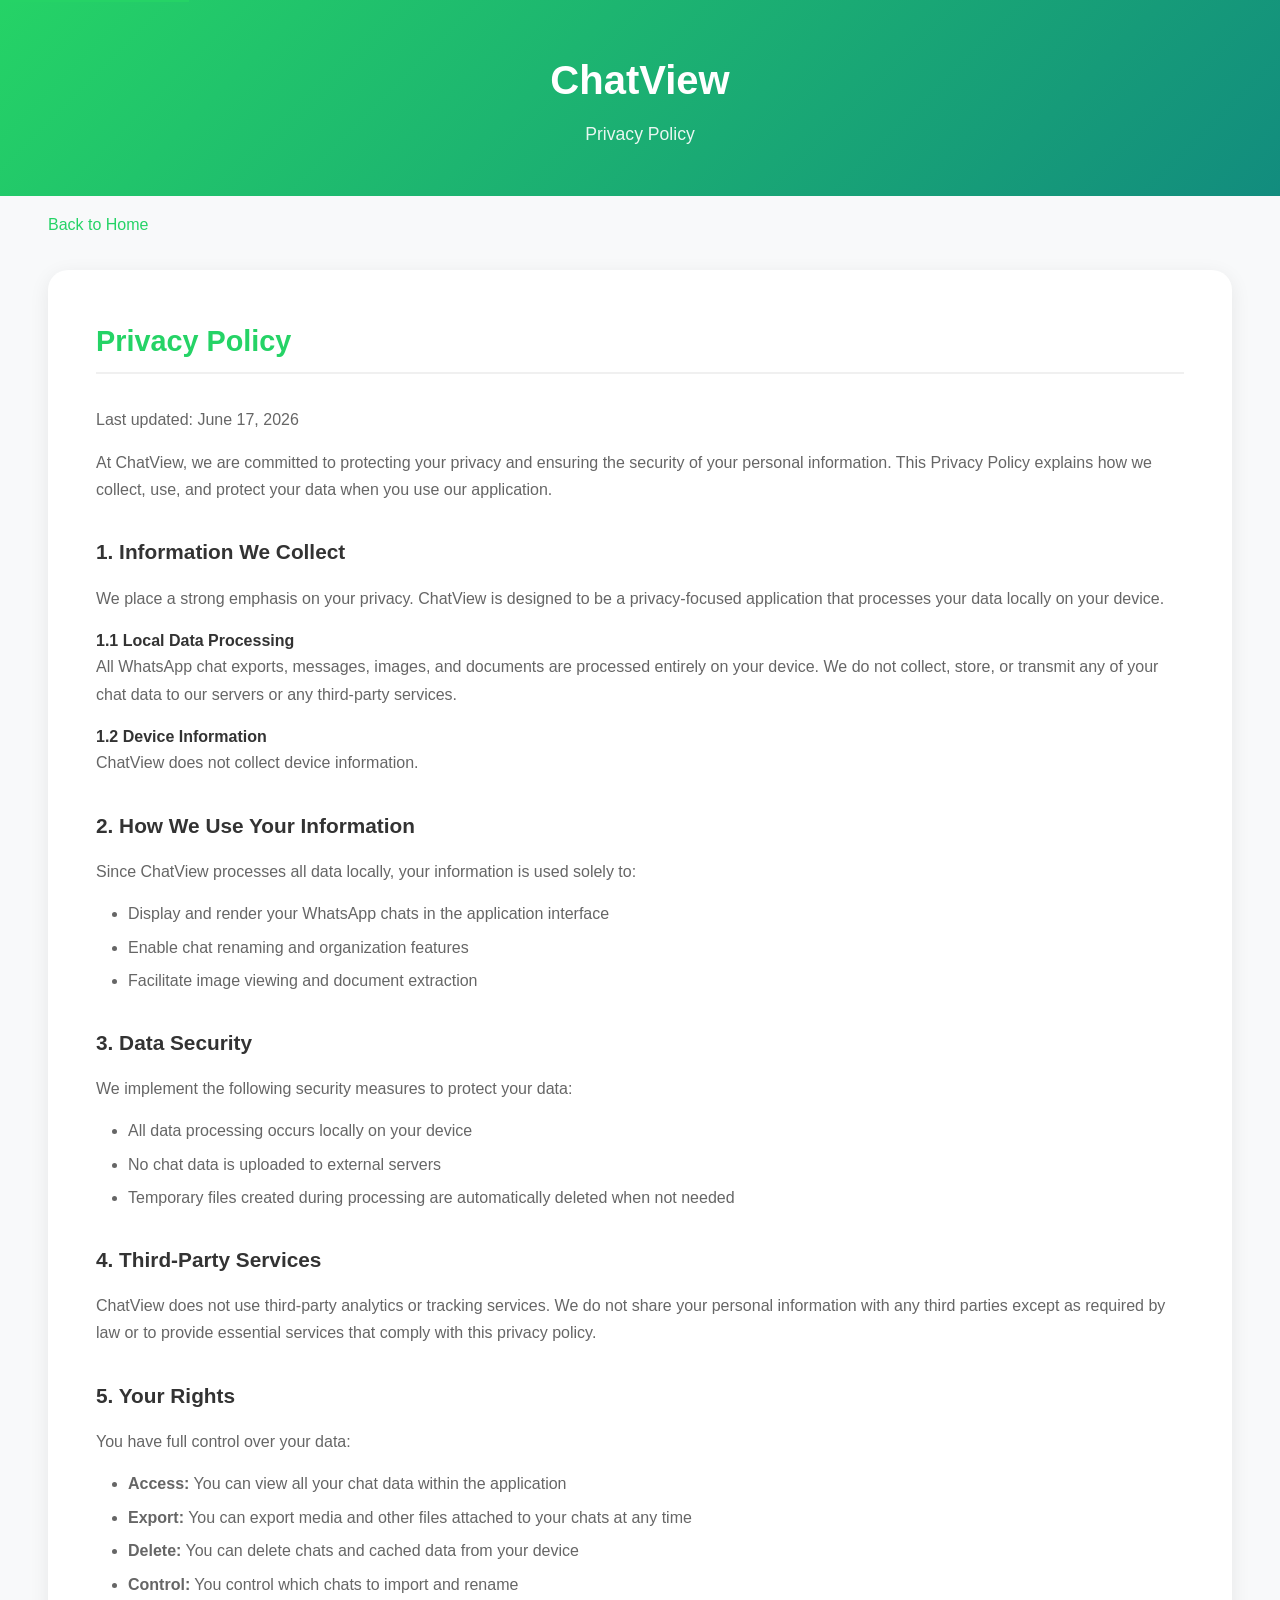
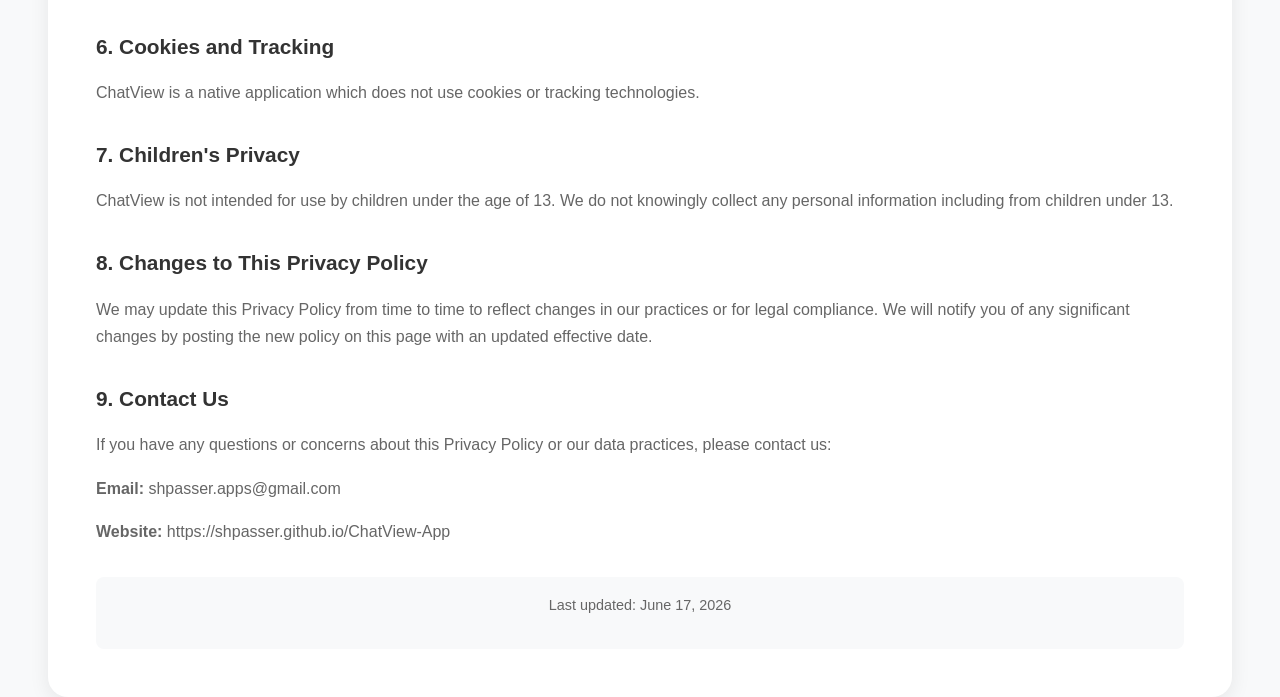
==== commit bde5b989: "Add accessibility features to the HTML pages." ====
--- a/privacy-policy.html
+++ b/privacy-policy.html
@@ -7,15 +7,19 @@
     <link rel="stylesheet" href="styles.css">
 </head>
 <body>
-    <header>
+    <a href="#main-content" class="skip-link">Skip to main content</a>
+
+    <header role="banner">
         <h1>ChatView</h1>
         <p>Privacy Policy</p>
     </header>
 
     <div class="container">
-        <a href="index.html" class="back-link">
+        <a href="index.html" class="back-link" aria-label="Back to Home">
             Back to Home
         </a>
+
+        <main id="main-content" role="main" tabindex="-1">
 
         <div class="policy-content">
             <h2>Privacy Policy</h2>
@@ -78,7 +82,7 @@
             <div class="last-updated">
                 <p>Last updated: June 17, 2026</p>
             </div>
-        </div>
+        </main>
     </div>
 </body>
 </html>
--- a/styles.css
+++ b/styles.css
@@ -111,6 +111,41 @@
 a:hover {
     text-decoration: underline;
     color: var(--primary-dark);
+}
+
+/* Skip Navigation Link */
+.skip-link {
+    position: absolute;
+    top: -40px;
+    left: 0;
+    background: var(--primary-color);
+    color: var(--text-white);
+    padding: 8px 16px;
+    z-index: 100;
+    text-decoration: none;
+    font-weight: 600;
+}
+
+.skip-link:focus {
+    top: 0;
+    outline: 3px solid var(--warning-color);
+    outline-offset: 2px;
+}
+
+/* =========================================
+   FOCUS STYLES
+   ========================================= */
+a:focus-visible,
+.btn:focus-visible,
+.hero-btn:focus-visible,
+.cta-btn:focus-visible,
+.policy-content a:focus-visible,
+.tos-content a:focus-visible,
+.footer-links a:focus-visible,
+.back-link:focus-visible {
+    outline: 3px solid var(--primary-color);
+    outline-offset: 2px;
+    border-radius: 4px;
 }
 
 /* =========================================
@@ -416,7 +451,8 @@
 }
 
 .footer-separator {
-    opacity: 0.7;
+    opacity: 1;
+    color: var(--text-secondary);
 }
 
 /* =========================================
@@ -443,7 +479,7 @@
 
 .disclaimer {
     font-size: 0.8rem;
-    color: var(--text-light);
+    color: #333333;
     margin-top: 0;
 }
 
@@ -508,32 +544,32 @@
 }
 
 .warning {
-    background: #fff3cd;
-    border-left: 4px solid var(--warning-color);
+    background: #fff8e1;
+    border-left: 4px solid #ffeb3b;
     padding: var(--spacing-md);
     margin: var(--spacing-md) 0;
 }
 
 .warning p {
     margin-bottom: 0;
-    color: #856404;
+    color: #1a1a1a;
 }
 
 .limitation-box {
-    background: #f8d7da;
-    border-left: 4px solid var(--error-color);
+    background: #ffebee;
+    border-left: 4px solid #e53935;
     padding: var(--spacing-lg);
     margin: var(--spacing-lg) 0;
 }
 
 .limitation-box h4 {
-    color: #721c24;
+    color: #000000;
     margin-bottom: var(--spacing-sm);
 }
 
 .limitation-box p {
     margin-bottom: var(--spacing-sm);
-    color: #856404;
+    color: #000000;
 }
 
 .last-updated {
@@ -542,7 +578,7 @@
     border-radius: var(--radius-sm);
     margin-top: var(--spacing-lg);
     font-size: 0.9rem;
-    color: var(--text-light);
+    color: #333333;
     text-align: center;
 }
 
@@ -1387,6 +1423,36 @@
 
 .p-lg {
     padding: var(--spacing-lg);
+}
+
+/* =========================================
+   PREVIEW IMAGE STYLES
+   ========================================= */
+.preview-content img {
+    border: 2px solid gray;
+    border-radius: 1rem;
+    max-width: 100%;
+    height: auto;
+}
+
+.preview-content-img {
+    border: 2px solid gray;
+    border-radius: 1rem;
+    max-width: 100%;
+    height: auto;
+}
+
+/* =========================================
+   EXTERNAL LINK INDICATORS
+   ========================================= */
+a[href^="http"]:not(.footer-links a):not(.back-link):not(.hero-btn):not(.cta-btn),
+a[href^="//"]:not(.footer-links a):not(.back-link):not(.hero-btn):not(.cta-btn) {
+    padding-right: 0.5em;
+}
+a[href^="http"]:not(.footer-links a):not(.back-link):not(.hero-btn):not(.cta-btn)::after,
+a[href^="//"]:not(.footer-links a):not(.back-link):not(.hero-btn):not(.cta-btn)::after {
+    content: "\1F5D7";
+    font-size: 0.8em;
 }
 
 /* =========================================
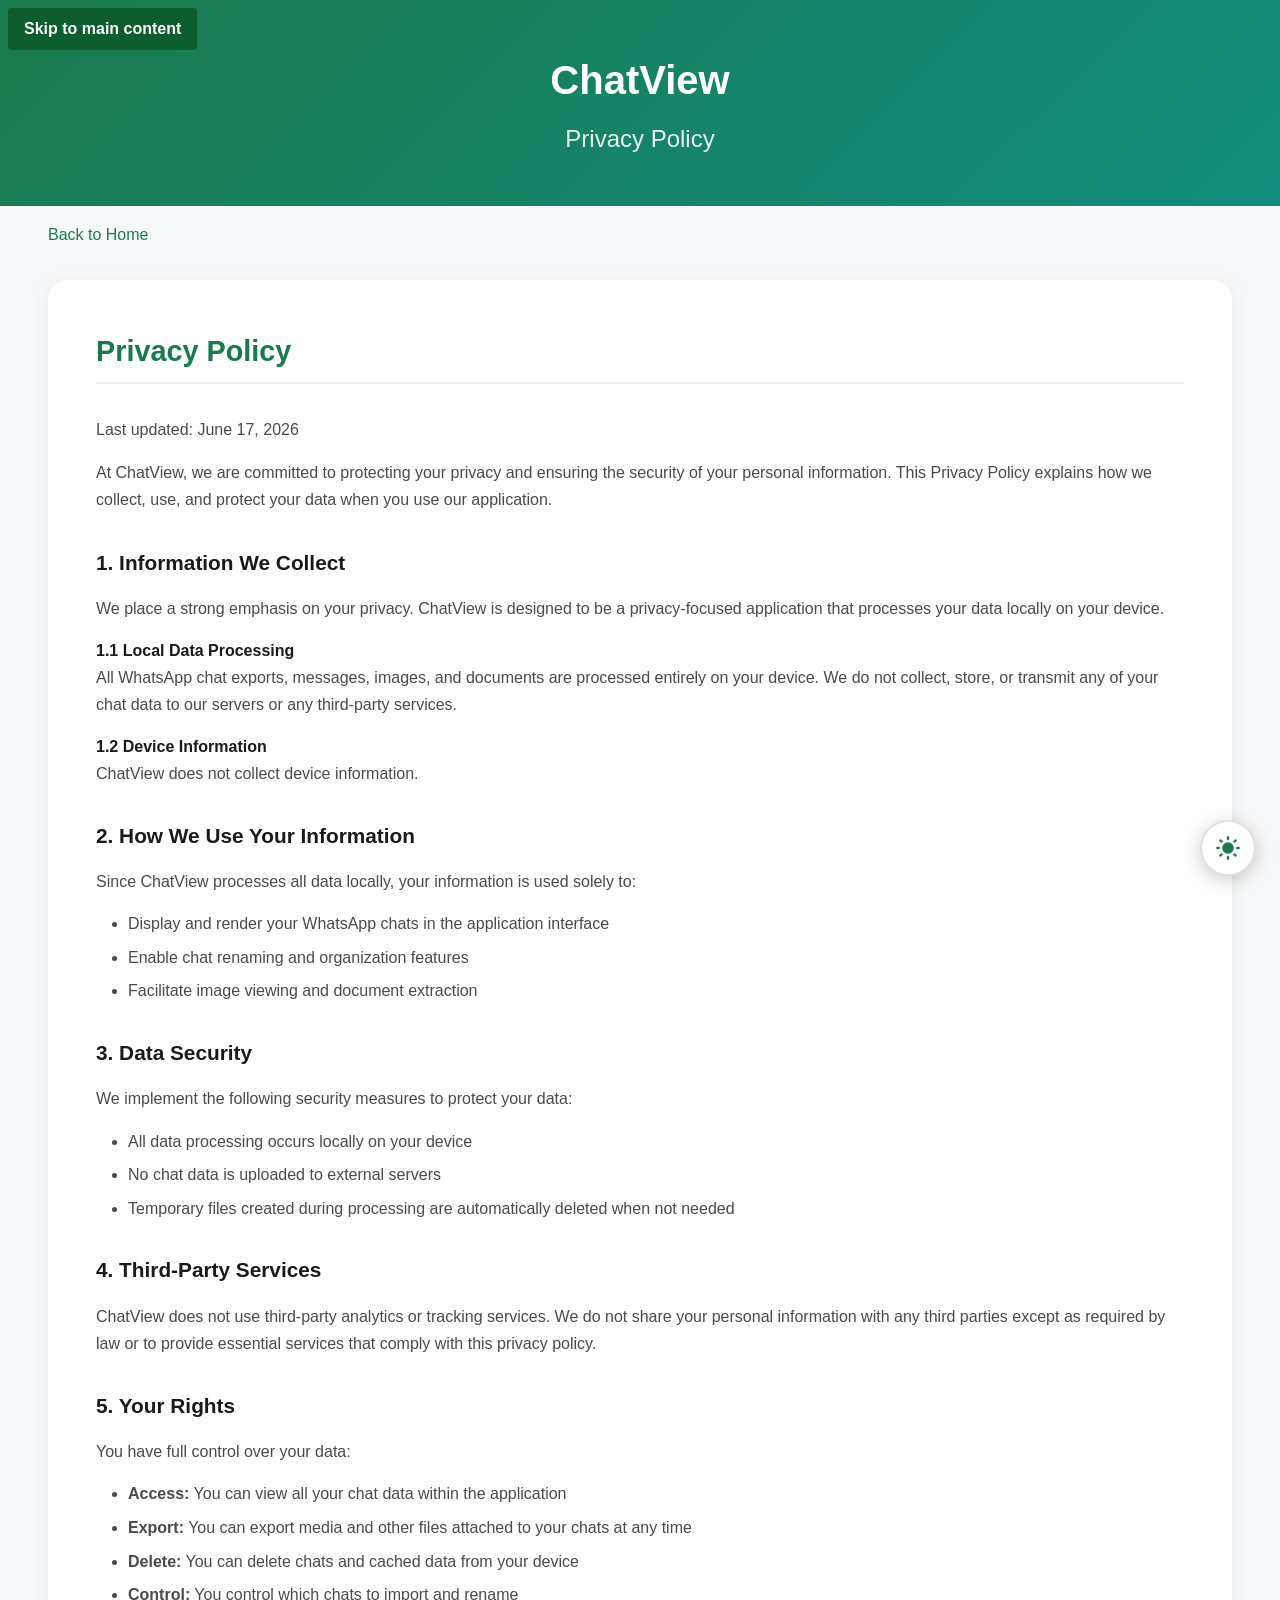
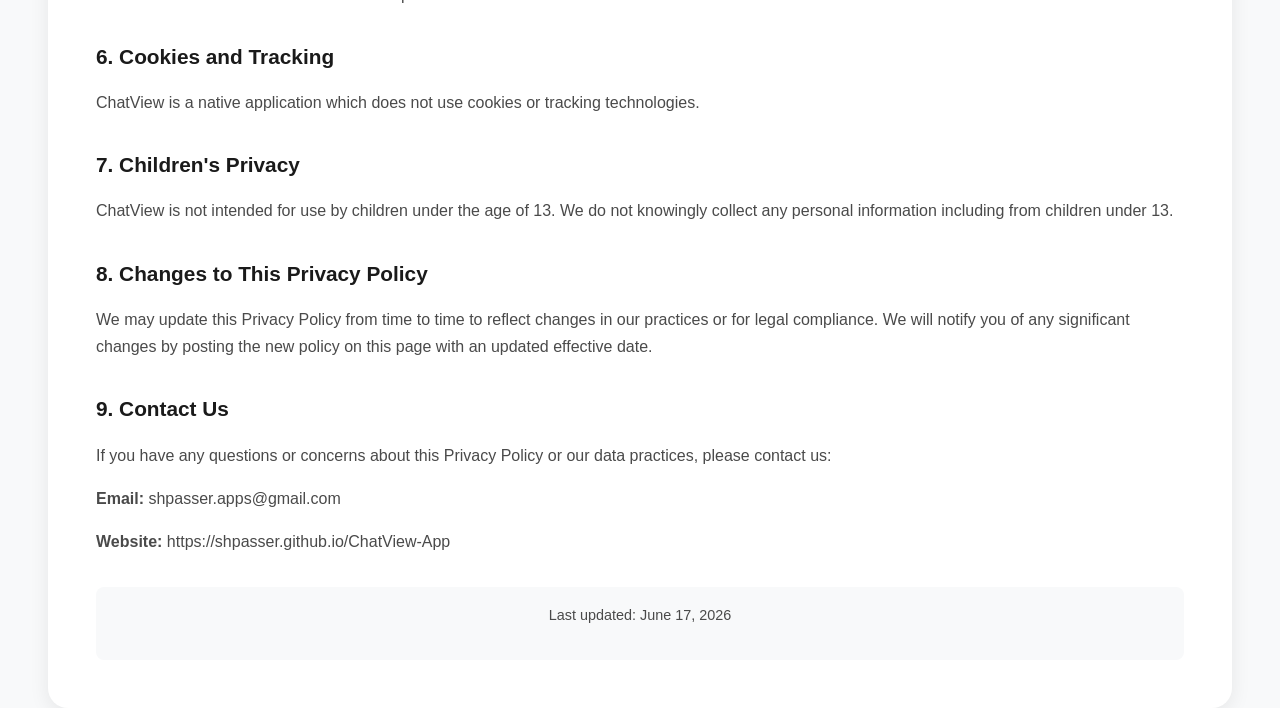
==== commit f44052ef: "Add dark mode toggle functionality to all pages." ====
--- a/privacy-policy.html
+++ b/privacy-policy.html
@@ -1,5 +1,5 @@
 <!DOCTYPE html>
-<html lang="en" data-theme="default">
+<html lang="en" data-theme="light">
 <head>
     <meta charset="UTF-8">
     <meta name="viewport" content="width=device-width, initial-scale=1.0">
@@ -12,6 +12,22 @@
     <header role="banner">
         <h1>ChatView</h1>
         <p>Privacy Policy</p>
+        <button class="theme-toggle" id="theme-toggle" aria-label="Toggle dark mode" title="Toggle dark mode">
+            <svg class="theme-icon-light" viewBox="0 0 24 24">
+                <circle cx="12" cy="12" r="5"/>
+                <line x1="12" y1="2" x2="12" y2="5" stroke="currentColor" stroke-width="2"/>
+                <line x1="12" y1="19" x2="12" y2="22" stroke="currentColor" stroke-width="2"/>
+                <line x1="2" y1="12" x2="5" y2="12" stroke="currentColor" stroke-width="2"/>
+                <line x1="19" y1="12" x2="22" y2="12" stroke="currentColor" stroke-width="2"/>
+                <line x1="4.93" y1="4.93" x2="7.05" y2="7.05" stroke="currentColor" stroke-width="2"/>
+                <line x1="16.95" y1="16.95" x2="19.07" y2="19.07" stroke="currentColor" stroke-width="2"/>
+                <line x1="4.93" y1="19.07" x2="7.05" y2="16.95" stroke="currentColor" stroke-width="2"/>
+                <line x1="16.95" y1="7.05" x2="19.07" y2="4.93" stroke="currentColor" stroke-width="2"/>
+            </svg>
+            <svg class="theme-icon-dark" viewBox="0 0 24 24" style="display: none;">
+                <path d="M21 12.5A9 9 0 1 1 11.5 3 6 6 0 0 0 21 12.5z" fill="currentColor"/>
+            </svg>
+        </button>
     </header>
 
     <div class="container">
@@ -84,5 +100,7 @@
             </div>
         </main>
     </div>
+
+    <script src="theme.js"></script>
 </body>
-</html>
+</html>
--- a/styles.css
+++ b/styles.css
@@ -7,14 +7,15 @@
    ========================================= */
 :root {
     /* Primary Colors - ChatView Brand */
-    --primary-color: #25D366;
+    --primary-color: #1a7a4d;
     --primary-dark: #128C7E;
-    --primary-gradient: linear-gradient(135deg, #25D366 0%, #128C7E 100%);
+    --primary-darker: #0d5d2d;
+    --primary-gradient: linear-gradient(135deg, #1a7a4d 0%, #128C7E 100%);
 
     /* Secondary Colors */
     --secondary-color: #667eea;
     --secondary-dark: #764ba2;
-    --secondary-gradient: linear-gradient(135deg, #667eea 0%, #764ba2 100%);
+    --secondary-gradient: linear-gradient(135deg, #5a6fd6 0%, #764ba2 100%);
 
     /* Background Colors */
     --bg-primary: #f8f9fa;
@@ -22,9 +23,9 @@
     --bg-dark: #333333;
 
     /* Text Colors */
-    --text-primary: #333333;
-    --text-secondary: #666666;
-    --text-light: #999999;
+    --text-primary: #1a1a1a;
+    --text-secondary: #4a4a4a;
+    --text-light: #707070;
     --text-white: #ffffff;
 
     /* Border Colors */
@@ -33,8 +34,8 @@
 
     /* Status Colors */
     --success-color: #4ade80;
-    --warning-color: #ffc107;
-    --error-color: #dc3545;
+    --warning-color: #e0a600;
+    --error-color: #c52828;
 
     /* Message Colors */
     --message-user-bg: var(--primary-gradient);
@@ -95,7 +96,7 @@
 }
 
 header p {
-    font-size: 1.1rem;
+    font-size: 1.5rem;
     opacity: 0.9;
 }
 
@@ -116,18 +117,19 @@
 /* Skip Navigation Link */
 .skip-link {
     position: absolute;
-    top: -40px;
-    left: 0;
-    background: var(--primary-color);
+    top:  0.5rem;
+    left: 0.5rem;
+    background: var(--primary-darker);
     color: var(--text-white);
     padding: 8px 16px;
     z-index: 100;
     text-decoration: none;
     font-weight: 600;
+    border-radius: 4px;
 }
 
 .skip-link:focus {
-    top: 0;
+    top: 0.4rem;
     outline: 3px solid var(--warning-color);
     outline-offset: 2px;
 }
@@ -423,7 +425,7 @@
    FOOTER STYLES
    ========================================= */
 footer {
-    background: var(--primary-color);
+    background: var(--primary-darker);
     color: var(--text-white);
     padding: var(--spacing-xl) var(--spacing-sm);
     text-align: center;
@@ -479,7 +481,7 @@
 
 .disclaimer {
     font-size: 0.8rem;
-    color: #333333;
+    color: var(--text-secondary);
     margin-top: 0;
 }
 
@@ -544,8 +546,8 @@
 }
 
 .warning {
-    background: #fff8e1;
-    border-left: 4px solid #ffeb3b;
+    background: #fff3cd;
+    border-left: 4px solid #ffc107;
     padding: var(--spacing-md);
     margin: var(--spacing-md) 0;
 }
@@ -556,20 +558,20 @@
 }
 
 .limitation-box {
-    background: #ffebee;
-    border-left: 4px solid #e53935;
+    background: #f8d7da;
+    border-left: 4px solid #dc3545;
     padding: var(--spacing-lg);
     margin: var(--spacing-lg) 0;
 }
 
 .limitation-box h4 {
-    color: #000000;
+    color: #1a1a1a;
     margin-bottom: var(--spacing-sm);
 }
 
 .limitation-box p {
     margin-bottom: var(--spacing-sm);
-    color: #000000;
+    color: #1a1a1a;
 }
 
 .last-updated {
@@ -578,7 +580,7 @@
     border-radius: var(--radius-sm);
     margin-top: var(--spacing-lg);
     font-size: 0.9rem;
-    color: #333333;
+    color: #1a1a1a;
     text-align: center;
 }
 
@@ -626,6 +628,25 @@
 /* =========================================
    COLOR THEME VARIANTS
    ========================================= */
+
+/* Light Theme (default) */
+[data-theme="light"] {
+    --bg-primary: #f8f9fa;
+    --bg-white: #ffffff;
+    --bg-dark: #333333;
+    --text-primary: #1a1a1a;
+    --text-secondary: #4a4a4a;
+    --text-light: #707070;
+    --card-shadow: rgba(0, 0, 0, 0.08);
+    --card-hover-shadow: rgba(0, 0, 0, 0.15);
+    --border-medium: #f0f0f0;
+    --border-light: #e0e0e0;
+    --warning-color: #e0a600;
+    --error-color: #c52828;
+
+    --primary-color: #1a7a4d;
+    --primary-dark: #128C7E;
+}
 
 /* Dark Theme */
 [data-theme="dark"] {
@@ -638,697 +659,55 @@
     --card-shadow: rgba(0, 0, 0, 0.3);
     --card-hover-shadow: rgba(0, 0, 0, 0.5);
     --border-medium: #2a2a4a;
-}
-
-/* Blue Theme */
-[data-theme="blue"] {
-    --primary-color: #3b82f6;
-    --primary-dark: #2563eb;
-    --primary-gradient: linear-gradient(135deg, #3b82f6 0%, #2563eb 100%);
-    --secondary-color: #8b5cf6;
-    --secondary-dark: #7c3aed;
-    --secondary-gradient: linear-gradient(135deg, #8b5cf6 0%, #7c3aed 100%);
-}
-
-/* Purple Theme */
-[data-theme="purple"] {
-    --primary-color: #a855f7;
-    --primary-dark: #9333ea;
-    --primary-gradient: linear-gradient(135deg, #a855f7 0%, #9333ea 100%);
-    --secondary-color: #ec4899;
-    --secondary-dark: #db2777;
-    --secondary-gradient: linear-gradient(135deg, #ec4899 0%, #db2777 100%);
-}
-
-/* Orange Theme */
-[data-theme="orange"] {
-    --primary-color: #f97316;
-    --primary-dark: #ea580c;
-    --primary-gradient: linear-gradient(135deg, #f97316 0%, #ea580c 100%);
-    --secondary-color: #0ea5e9;
-    --secondary-dark: #0284c7;
-    --secondary-gradient: linear-gradient(135deg, #0ea5e9 0%, #0284c7 100%);
-}
-
-/* Red Theme */
-[data-theme="red"] {
-    --primary-color: #ef4444;
-    --primary-dark: #dc2626;
-    --primary-gradient: linear-gradient(135deg, #ef4444 0%, #dc2626 100%);
-    --secondary-color: #6366f1;
-    --secondary-dark: #4f46e5;
-    --secondary-gradient: linear-gradient(135deg, #6366f1 0%, #4f46e5 100%);
-}
-
-/* Green Theme (Alternative) */
-[data-theme="green-alt"] {
-    --primary-color: #10b981;
-    --primary-dark: #059669;
-    --primary-gradient: linear-gradient(135deg, #10b981 0%, #059669 100%);
-    --secondary-color: #06b6d4;
-    --secondary-dark: #0891b2;
-    --secondary-gradient: linear-gradient(135deg, #06b6d4 0%, #0891b2 100%);
-}
-
-/* Pink Theme */
-[data-theme="pink"] {
-    --primary-color: #ec4899;
-    --primary-dark: #db2777;
-    --primary-gradient: linear-gradient(135deg, #ec4899 0%, #db2777 100%);
-    --secondary-color: #8b5cf6;
-    --secondary-dark: #7c3aed;
-    --secondary-gradient: linear-gradient(135deg, #8b5cf6 0%, #7c3aed 100%);
-}
-
-/* Indigo Theme */
-[data-theme="indigo"] {
-    --primary-color: #6366f1;
-    --primary-dark: #4f46e5;
-    --primary-gradient: linear-gradient(135deg, #6366f1 0%, #4f46e5 100%);
-    --secondary-color: #8b5cf6;
-    --secondary-dark: #7c3aed;
-    --secondary-gradient: linear-gradient(135deg, #8b5cf6 0%, #7c3aed 100%);
-}
-
-/* Teal Theme */
-[data-theme="teal"] {
-    --primary-color: #14b8a6;
-    --primary-dark: #0d9488;
-    --primary-gradient: linear-gradient(135deg, #14b8a6 0%, #0d9488 100%);
-    --secondary-color: #06b6d4;
-    --secondary-dark: #0891b2;
-    --secondary-gradient: linear-gradient(135deg, #06b6d4 0%, #0891b2 100%);
-}
-
-/* Amber Theme */
-[data-theme="amber"] {
-    --primary-color: #f59e0b;
-    --primary-dark: #d97706;
-    --primary-gradient: linear-gradient(135deg, #f59e0b 0%, #d97706 100%);
-    --secondary-color: #f97316;
-    --secondary-dark: #ea580c;
-    --secondary-gradient: linear-gradient(135deg, #f97316 0%, #ea580c 100%);
-}
-
-/* Cyan Theme */
-[data-theme="cyan"] {
-    --primary-color: #06b6d4;
-    --primary-dark: #0891b2;
-    --primary-gradient: linear-gradient(135deg, #06b6d4 0%, #0891b2 100%);
-    --secondary-color: #3b82f6;
-    --secondary-dark: #2563eb;
-    --secondary-gradient: linear-gradient(135deg, #3b82f6 0%, #2563eb 100%);
-}
-
-/* Emerald Theme */
-[data-theme="emerald"] {
-    --primary-color: #10b981;
-    --primary-dark: #059669;
-    --primary-gradient: linear-gradient(135deg, #10b981 0%, #059669 100%);
-    --secondary-color: #14b8a6;
-    --secondary-dark: #0d9488;
-    --secondary-gradient: linear-gradient(135deg, #14b8a6 0%, #0d9488 100%);
-}
-
-/* Slate Theme */
-[data-theme="slate"] {
-    --primary-color: #64748b;
-    --primary-dark: #475569;
-    --primary-gradient: linear-gradient(135deg, #64748b 0%, #475569 100%);
-    --secondary-color: #94a3b8;
-    --secondary-dark: #64748b;
-    --secondary-gradient: linear-gradient(135deg, #94a3b8 0%, #64748b 100%);
-}
-
-/* Gray Theme */
-[data-theme="gray"] {
-    --primary-color: #6b7280;
-    --primary-dark: #4b5563;
-    --primary-gradient: linear-gradient(135deg, #6b7280 0%, #4b5563 100%);
-    --secondary-color: #9ca3af;
-    --secondary-dark: #6b7280;
-    --secondary-gradient: linear-gradient(135deg, #9ca3af 0%, #6b7280 100%);
-}
-
-/* Rose Theme */
-[data-theme="rose"] {
-    --primary-color: #f43f5e;
-    --primary-dark: #e11d48;
-    --primary-gradient: linear-gradient(135deg, #f43f5e 0%, #e11d48 100%);
-    --secondary-color: #fb7185;
-    --secondary-dark: #f43f5e;
-    --secondary-gradient: linear-gradient(135deg, #fb7185 0%, #f43f5e 100%);
-}
-
-/* Lime Theme */
-[data-theme="lime"] {
-    --primary-color: #84cc16;
-    --primary-dark: #65a30d;
-    --primary-gradient: linear-gradient(135deg, #84cc16 0%, #65a30d 100%);
-    --secondary-color: #d9f99d;
-    --secondary-dark: #84cc16;
-    --secondary-gradient: linear-gradient(135deg, #d9f99d 0%, #84cc16 100%);
-}
-
-/* Yellow Theme */
-[data-theme="yellow"] {
-    --primary-color: #eab308;
-    --primary-dark: #ca8a04;
-    --primary-gradient: linear-gradient(135deg, #eab308 0%, #ca8a04 100%);
-    --secondary-color: #facc15;
-    --secondary-dark: #eab308;
-    --secondary-gradient: linear-gradient(135deg, #facc15 0%, #eab308 100%);
-}
-
-/* Sky Theme */
-[data-theme="sky"] {
-    --primary-color: #0ea5e9;
-    --primary-dark: #0284c7;
-    --primary-gradient: linear-gradient(135deg, #0ea5e9 0%, #0284c7 100%);
-    --secondary-color: #38bdf8;
-    --secondary-dark: #0ea5e9;
-    --secondary-gradient: linear-gradient(135deg, #38bdf8 0%, #0ea5e9 100%);
-}
-
-/* Violet Theme */
-[data-theme="violet"] {
-    --primary-color: #8b5cf6;
-    --primary-dark: #7c3aed;
-    --primary-gradient: linear-gradient(135deg, #8b5cf6 0%, #7c3aed 100%);
-    --secondary-color: #a78bfa;
-    --secondary-dark: #8b5cf6;
-    --secondary-gradient: linear-gradient(135deg, #a78bfa 0%, #8b5cf6 100%);
-}
-
-/* Fuchsia Theme */
-[data-theme="fuchsia"] {
-    --primary-color: #d946ef;
-    --primary-dark: #c026d3;
-    --primary-gradient: linear-gradient(135deg, #d946ef 0%, #c026d3 100%);
-    --secondary-color: #e879f9;
-    --secondary-dark: #d946ef;
-    --secondary-gradient: linear-gradient(135deg, #e879f9 0%, #d946ef 100%);
-}
-
-/* Pink Theme (Alternative) */
-[data-theme="pink-alt"] {
-    --primary-color: #ec4899;
-    --primary-dark: #db2777;
-    --primary-gradient: linear-gradient(135deg, #ec4899 0%, #db2777 100%);
-    --secondary-color: #f9a8d4;
-    --secondary-dark: #ec4899;
-    --secondary-gradient: linear-gradient(135deg, #f9a8d4 0%, #ec4899 100%);
-}
-
-/* Deep Purple Theme */
-[data-theme="deep-purple"] {
-    --primary-color: #7c3aed;
-    --primary-dark: #6d28d9;
-    --primary-gradient: linear-gradient(135deg, #7c3aed 0%, #6d28d9 100%);
-    --secondary-color: #a78bfa;
-    --secondary-dark: #7c3aed;
-    --secondary-gradient: linear-gradient(135deg, #a78bfa 0%, #7c3aed 100%);
-}
-
-/* Deep Orange Theme */
-[data-theme="deep-orange"] {
-    --primary-color: #f97316;
-    --primary-dark: #ea580c;
-    --primary-gradient: linear-gradient(135deg, #f97316 0%, #ea580c 100%);
-    --secondary-color: #fb923c;
-    --secondary-dark: #f97316;
-    --secondary-gradient: linear-gradient(135deg, #fb923c 0%, #f97316 100%);
-}
-
-/* Deep Blue Theme */
-[data-theme="deep-blue"] {
-    --primary-color: #2563eb;
-    --primary-dark: #1d4ed8;
-    --primary-gradient: linear-gradient(135deg, #2563eb 0%, #1d4ed8 100%);
-    --secondary-color: #60a5fa;
-    --secondary-dark: #2563eb;
-    --secondary-gradient: linear-gradient(135deg, #60a5fa 0%, #2563eb 100%);
-}
-
-/* Deep Red Theme */
-[data-theme="deep-red"] {
-    --primary-color: #dc2626;
-    --primary-dark: #b91c1c;
-    --primary-gradient: linear-gradient(135deg, #dc2626 0%, #b91c1c 100%);
-    --secondary-color: #f87171;
-    --secondary-dark: #dc2626;
-    --secondary-gradient: linear-gradient(135deg, #f87171 0%, #dc2626 100%);
-}
-
-/* Deep Green Theme */
-[data-theme="deep-green"] {
-    --primary-color: #059669;
-    --primary-dark: #047857;
-    --primary-gradient: linear-gradient(135deg, #059669 0%, #047857 100%);
-    --secondary-color: #6ee7b7;
-    --secondary-dark: #059669;
-    --secondary-gradient: linear-gradient(135deg, #6ee7b7 0%, #059669 100%);
-}
-
-/* Deep Teal Theme */
-[data-theme="deep-teal"] {
-    --primary-color: #0d9488;
-    --primary-dark: #0f766e;
-    --primary-gradient: linear-gradient(135deg, #0d9488 0%, #0f766e 100%);
-    --secondary-color: #5eead4;
-    --secondary-dark: #0d9488;
-    --secondary-gradient: linear-gradient(135deg, #5eead4 0%, #0d9488 100%);
-}
-
-/* Deep Pink Theme */
-[data-theme="deep-pink"] {
-    --primary-color: #db2777;
-    --primary-dark: #be185d;
-    --primary-gradient: linear-gradient(135deg, #db2777 0%, #be185d 100%);
-    --secondary-color: #f472b6;
-    --secondary-dark: #db2777;
-    --secondary-gradient: linear-gradient(135deg, #f472b6 0%, #db2777 100%);
-}
-
-/* Deep Indigo Theme */
-[data-theme="deep-indigo"] {
-    --primary-color: #4f46e5;
-    --primary-dark: #4338ca;
-    --primary-gradient: linear-gradient(135deg, #4f46e5 0%, #4338ca 100%);
-    --secondary-color: #818cf8;
-    --secondary-dark: #4f46e5;
-    --secondary-gradient: linear-gradient(135deg, #818cf8 0%, #4f46e5 100%);
-}
-
-/* Deep Yellow Theme */
-[data-theme="deep-yellow"] {
-    --primary-color: #ca8a04;
-    --primary-dark: #a16207;
-    --primary-gradient: linear-gradient(135deg, #ca8a04 0%, #a16207 100%);
-    --secondary-color: #fde047;
-    --secondary-dark: #ca8a04;
-    --secondary-gradient: linear-gradient(135deg, #fde047 0%, #ca8a04 100%);
-}
-
-/* Deep Cyan Theme */
-[data-theme="deep-cyan"] {
-    --primary-color: #0891b2;
-    --primary-dark: #0e7490;
-    --primary-gradient: linear-gradient(135deg, #0891b2 0%, #0e7490 100%);
-    --secondary-color: #22d3ee;
-    --secondary-dark: #0891b2;
-    --secondary-gradient: linear-gradient(135deg, #22d3ee 0%, #0891b2 100%);
-}
-
-/* Deep Lime Theme */
-[data-theme="deep-lime"] {
-    --primary-color: #65a30d;
-    --primary-dark: #4d7c0f;
-    --primary-gradient: linear-gradient(135deg, #65a30d 0%, #4d7c0f 100%);
-    --secondary-color: #a3e635;
-    --secondary-dark: #65a30d;
-    --secondary-gradient: linear-gradient(135deg, #a3e635 0%, #65a30d 100%);
-}
-
-/* Deep Amber Theme */
-[data-theme="deep-amber"] {
-    --primary-color: #d97706;
-    --primary-dark: #b45309;
-    --primary-gradient: linear-gradient(135deg, #d97706 0%, #b45309 100%);
-    --secondary-color: #fcd34d;
-    --secondary-dark: #d97706;
-    --secondary-gradient: linear-gradient(135deg, #fcd34d 0%, #d97706 100%);
-}
-
-/* Deep Rose Theme */
-[data-theme="deep-rose"] {
-    --primary-color: #e11d48;
-    --primary-dark: #be123c;
-    --primary-gradient: linear-gradient(135deg, #e11d48 0%, #be123c 100%);
-    --secondary-color: #fda4af;
-    --secondary-dark: #e11d48;
-    --secondary-gradient: linear-gradient(135deg, #fda4af 0%, #e11d48 100%);
-}
-
-/* Deep Violet Theme */
-[data-theme="deep-violet"] {
-    --primary-color: #7c3aed;
-    --primary-dark: #6d28d9;
-    --primary-gradient: linear-gradient(135deg, #7c3aed 0%, #6d28d9 100%);
-    --secondary-color: #c4b5fd;
-    --secondary-dark: #7c3aed;
-    --secondary-gradient: linear-gradient(135deg, #c4b5fd 0%, #7c3aed 100%);
-}
-
-/* Deep Fuchsia Theme */
-[data-theme="deep-fuchsia"] {
-    --primary-color: #c026d3;
-    --primary-dark: #a21caf;
-    --primary-gradient: linear-gradient(135deg, #c026d3 0%, #a21caf 100%);
-    --secondary-color: #f0abfc;
-    --secondary-dark: #c026d3;
-    --secondary-gradient: linear-gradient(135deg, #f0abfc 0%, #c026d3 100%);
-}
-
-/* Deep Sky Theme */
-[data-theme="deep-sky"] {
-    --primary-color: #0284c7;
-    --primary-dark: #0369a1;
-    --primary-gradient: linear-gradient(135deg, #0284c7 0%, #0369a1 100%);
-    --secondary-color: #7dd3fc;
-    --secondary-dark: #0284c7;
-    --secondary-gradient: linear-gradient(135deg, #7dd3fc 0%, #0284c7 100%);
-}
-
-/* Deep Emerald Theme */
-[data-theme="deep-emerald"] {
-    --primary-color: #059669;
-    --primary-dark: #047857;
-    --primary-gradient: linear-gradient(135deg, #059669 0%, #047857 100%);
-    --secondary-color: #6ee7b7;
-    --secondary-dark: #059669;
-    --secondary-gradient: linear-gradient(135deg, #6ee7b7 0%, #059669 100%);
-}
-
-/* Deep Purple Theme (Alternative) */
-[data-theme="deep-purple-alt"] {
-    --primary-color: #6d28d9;
-    --primary-dark: #5b21b6;
-    --primary-gradient: linear-gradient(135deg, #6d28d9 0%, #5b21b6 100%);
-    --secondary-color: #d8b4fe;
-    --secondary-dark: #6d28d9;
-    --secondary-gradient: linear-gradient(135deg, #d8b4fe 0%, #6d28d9 100%);
-}
-
-/* Deep Blue Theme (Alternative) */
-[data-theme="deep-blue-alt"] {
-    --primary-color: #1d4ed8;
-    --primary-dark: #1e40af;
-    --primary-gradient: linear-gradient(135deg, #1d4ed8 0%, #1e40af 100%);
-    --secondary-color: #93c5fd;
-    --secondary-dark: #1d4ed8;
-    --secondary-gradient: linear-gradient(135deg, #93c5fd 0%, #1d4ed8 100%);
-}
-
-/* Deep Red Theme (Alternative) */
-[data-theme="deep-red-alt"] {
-    --primary-color: #b91c1c;
-    --primary-dark: #991b1b;
-    --primary-gradient: linear-gradient(135deg, #b91c1c 0%, #991b1b 100%);
-    --secondary-color: #fca5a5;
-    --secondary-dark: #b91c1c;
-    --secondary-gradient: linear-gradient(135deg, #fca5a5 0%, #b91c1c 100%);
-}
-
-/* Deep Green Theme (Alternative) */
-[data-theme="deep-green-alt"] {
-    --primary-color: #047857;
-    --primary-dark: #065f46;
-    --primary-gradient: linear-gradient(135deg, #047857 0%, #065f46 100%);
-    --secondary-color: #6ee7b7;
-    --secondary-dark: #047857;
-    --secondary-gradient: linear-gradient(135deg, #6ee7b7 0%, #047857 100%);
-}
-
-/* Deep Teal Theme (Alternative) */
-[data-theme="deep-teal-alt"] {
-    --primary-color: #0f766e;
-    --primary-dark: #115e59;
-    --primary-gradient: linear-gradient(135deg, #0f766e 0%, #115e59 100%);
-    --secondary-color: #99f6e4;
-    --secondary-dark: #0f766e;
-    --secondary-gradient: linear-gradient(135deg, #99f6e4 0%, #0f766e 100%);
-}
-
-/* Deep Pink Theme (Alternative) */
-[data-theme="deep-pink-alt"] {
-    --primary-color: #be185d;
-    --primary-dark: #9d174d;
-    --primary-gradient: linear-gradient(135deg, #be185d 0%, #9d174d 100%);
-    --secondary-color: #f9a8d4;
-    --secondary-dark: #be185d;
-    --secondary-gradient: linear-gradient(135deg, #f9a8d4 0%, #be185d 100%);
-}
-
-/* Deep Indigo Theme (Alternative) */
-[data-theme="deep-indigo-alt"] {
-    --primary-color: #4338ca;
-    --primary-dark: #3730a3;
-    --primary-gradient: linear-gradient(135deg, #4338ca 0%, #3730a3 100%);
-    --secondary-color: #a5b4fc;
-    --secondary-dark: #4338ca;
-    --secondary-gradient: linear-gradient(135deg, #a5b4fc 0%, #4338ca 100%);
-}
-
-/* Deep Yellow Theme (Alternative) */
-[data-theme="deep-yellow-alt"] {
-    --primary-color: #a16207;
-    --primary-dark: #854d0e;
-    --primary-gradient: linear-gradient(135deg, #a16207 0%, #854d0e 100%);
-    --secondary-color: #fde047;
-    --secondary-dark: #a16207;
-    --secondary-gradient: linear-gradient(135deg, #fde047 0%, #a16207 100%);
-}
-
-/* Deep Cyan Theme (Alternative) */
-[data-theme="deep-cyan-alt"] {
-    --primary-color: #0e7490;
-    --primary-dark: #155e75;
-    --primary-gradient: linear-gradient(135deg, #0e7490 0%, #155e75 100%);
-    --secondary-color: #22d3ee;
-    --secondary-dark: #0e7490;
-    --secondary-gradient: linear-gradient(135deg, #22d3ee 0%, #0e7490 100%);
-}
-
-/* Deep Lime Theme (Alternative) */
-[data-theme="deep-lime-alt"] {
-    --primary-color: #4d7c0f;
-    --primary-dark: #3f6212;
-    --primary-gradient: linear-gradient(135deg, #4d7c0f 0%, #3f6212 100%);
-    --secondary-color: #a3e635;
-    --secondary-dark: #4d7c0f;
-    --secondary-gradient: linear-gradient(135deg, #a3e635 0%, #4d7c0f 100%);
-}
-
-/* Deep Amber Theme (Alternative) */
-[data-theme="deep-amber-alt"] {
-    --primary-color: #b45309;
-    --primary-dark: #92400e;
-    --primary-gradient: linear-gradient(135deg, #b45309 0%, #92400e 100%);
-    --secondary-color: #fcd34d;
-    --secondary-dark: #b45309;
-    --secondary-gradient: linear-gradient(135deg, #fcd34d 0%, #b45309 100%);
-}
-
-/* Deep Rose Theme (Alternative) */
-[data-theme="deep-rose-alt"] {
-    --primary-color: #be123c;
-    --primary-dark: #9f1239;
-    --primary-gradient: linear-gradient(135deg, #be123c 0%, #9f1239 100%);
-    --secondary-color: #fda4af;
-    --secondary-dark: #be123c;
-    --secondary-gradient: linear-gradient(135deg, #fda4af 0%, #be123c 100%);
-}
-
-/* Deep Violet Theme (Alternative) */
-[data-theme="deep-violet-alt"] {
-    --primary-color: #6d28d9;
-    --primary-dark: #5b21b6;
-    --primary-gradient: linear-gradient(135deg, #6d28d9 0%, #5b21b6 100%);
-    --secondary-color: #c4b5fd;
-    --secondary-dark: #6d28d9;
-    --secondary-gradient: linear-gradient(135deg, #c4b5fd 0%, #6d28d9 100%);
-}
-
-/* Deep Fuchsia Theme (Alternative) */
-[data-theme="deep-fuchsia-alt"] {
-    --primary-color: #a21caf;
-    --primary-dark: #86198f;
-    --primary-gradient: linear-gradient(135deg, #a21caf 0%, #86198f 100%);
-    --secondary-color: #f0abfc;
-    --secondary-dark: #a21caf;
-    --secondary-gradient: linear-gradient(135deg, #f0abfc 0%, #a21caf 100%);
-}
-
-/* Deep Sky Theme (Alternative) */
-[data-theme="deep-sky-alt"] {
-    --primary-color: #0369a1;
-    --primary-dark: #075985;
-    --primary-gradient: linear-gradient(135deg, #0369a1 0%, #075985 100%);
-    --secondary-color: #7dd3fc;
-    --secondary-dark: #0369a1;
-    --secondary-gradient: linear-gradient(135deg, #7dd3fc 0%, #0369a1 100%);
-}
-
-/* Deep Emerald Theme (Alternative) */
-[data-theme="deep-emerald-alt"] {
-    --primary-color: #047857;
-    --primary-dark: #065f46;
-    --primary-gradient: linear-gradient(135deg, #047857 0%, #065f46 100%);
-    --secondary-color: #6ee7b7;
-    --secondary-dark: #047857;
-    --secondary-gradient: linear-gradient(135deg, #6ee7b7 0%, #047857 100%);
-}
-
-/* Deep Purple Theme (Alternative 2) */
-[data-theme="deep-purple-alt2"] {
-    --primary-color: #5b21b6;
-    --primary-dark: #4c1d95;
-    --primary-gradient: linear-gradient(135deg, #5b21b6 0%, #4c1d95 100%);
-    --secondary-color: #d8b4fe;
-    --secondary-dark: #5b21b6;
-    --secondary-gradient: linear-gradient(135deg, #d8b4fe 0%, #5b21b6 100%);
-}
-
-/* Deep Blue Theme (Alternative 2) */
-[data-theme="deep-blue-alt2"] {
-    --primary-color: #1e40af;
-    --primary-dark: #1e3a8a;
-    --primary-gradient: linear-gradient(135deg, #1e40af 0%, #1e3a8a 100%);
-    --secondary-color: #93c5fd;
-    --secondary-dark: #1e40af;
-    --secondary-gradient: linear-gradient(135deg, #93c5fd 0%, #1e40af 100%);
-}
-
-/* Deep Red Theme (Alternative 2) */
-[data-theme="deep-red-alt2"] {
-    --primary-color: #991b1b;
-    --primary-dark: #7f1d1d;
-    --primary-gradient: linear-gradient(135deg, #991b1b 0%, #7f1d1d 100%);
-    --secondary-color: #fca5a5;
-    --secondary-dark: #991b1b;
-    --secondary-gradient: linear-gradient(135deg, #fca5a5 0%, #991b1b 100%);
-}
-
-/* Deep Green Theme (Alternative 2) */
-[data-theme="deep-green-alt2"] {
-    --primary-color: #065f46;
-    --primary-dark: #064e3b;
-    --primary-gradient: linear-gradient(135deg, #065f46 0%, #064e3b 100%);
-    --secondary-color: #6ee7b7;
-    --secondary-dark: #065f46;
-    --secondary-gradient: linear-gradient(135deg, #6ee7b7 0%, #065f46 100%);
-}
-
-/* Deep Teal Theme (Alternative 2) */
-[data-theme="deep-teal-alt2"] {
-    --primary-color: #115e59;
-    --primary-dark: #104e4b;
-    --primary-gradient: linear-gradient(135deg, #115e59 0%, #104e4b 100%);
-    --secondary-color: #99f6e4;
-    --secondary-dark: #115e59;
-    --secondary-gradient: linear-gradient(135deg, #99f6e4 0%, #115e59 100%);
-}
-
-/* Deep Pink Theme (Alternative 2) */
-[data-theme="deep-pink-alt2"] {
-    --primary-color: #9d174d;
-    --primary-dark: #881337;
-    --primary-gradient: linear-gradient(135deg, #9d174d 0%, #881337 100%);
-    --secondary-color: #f9a8d4;
-    --secondary-dark: #9d174d;
-    --secondary-gradient: linear-gradient(135deg, #f9a8d4 0%, #9d174d 100%);
-}
-
-/* Deep Indigo Theme (Alternative 2) */
-[data-theme="deep-indigo-alt2"] {
-    --primary-color: #3730a3;
-    --primary-dark: #312e81;
-    --primary-gradient: linear-gradient(135deg, #3730a3 0%, #312e81 100%);
-    --secondary-color: #a5b4fc;
-    --secondary-dark: #3730a3;
-    --secondary-gradient: linear-gradient(135deg, #a5b4fc 0%, #3730a3 100%);
-}
-
-/* Deep Yellow Theme (Alternative 2) */
-[data-theme="deep-yellow-alt2"] {
-    --primary-color: #854d0e;
-    --primary-dark: #713f12;
-    --primary-gradient: linear-gradient(135deg, #854d0e 0%, #713f12 100%);
-    --secondary-color: #fde047;
-    --secondary-dark: #854d0e;
-    --secondary-gradient: linear-gradient(135deg, #fde047 0%, #854d0e 100%);
-}
-
-/* Deep Cyan Theme (Alternative 2) */
-[data-theme="deep-cyan-alt2"] {
-    --primary-color: #155e75;
-    --primary-dark: #164e63;
-    --primary-gradient: linear-gradient(135deg, #155e75 0%, #164e63 100%);
-    --secondary-color: #22d3ee;
-    --secondary-dark: #155e75;
-    --secondary-gradient: linear-gradient(135deg, #22d3ee 0%, #155e75 100%);
-}
-
-/* Deep Lime Theme (Alternative 2) */
-[data-theme="deep-lime-alt2"] {
-    --primary-color: #3f6212;
-    --primary-dark: #365314;
-    --primary-gradient: linear-gradient(135deg, #3f6212 0%, #365314 100%);
-    --secondary-color: #a3e635;
-    --secondary-dark: #3f6212;
-    --secondary-gradient: linear-gradient(135deg, #a3e635 0%, #3f6212 100%);
-}
-
-/* Deep Amber Theme (Alternative 2) */
-[data-theme="deep-amber-alt2"] {
-    --primary-color: #92400e;
-    --primary-dark: #78350f;
-    --primary-gradient: linear-gradient(135deg, #92400e 0%, #78350f 100%);
-    --secondary-color: #fcd34d;
-    --secondary-dark: #92400e;
-    --secondary-gradient: linear-gradient(135deg, #fcd34d 0%, #92400e 100%);
-}
-
-/* Deep Rose Theme (Alternative 2) */
-[data-theme="deep-rose-alt2"] {
-    --primary-color: #9f1239;
-    --primary-dark: #881337;
-    --primary-gradient: linear-gradient(135deg, #9f1239 0%, #881337 100%);
-    --secondary-color: #fda4af;
-    --secondary-dark: #9f1239;
-    --secondary-gradient: linear-gradient(135deg, #fda4af 0%, #9f1239 100%);
-}
-
-/* Deep Violet Theme (Alternative 2) */
-[data-theme="deep-violet-alt2"] {
-    --primary-color: #5b21b6;
-    --primary-dark: #4c1d95;
-    --primary-gradient: linear-gradient(135deg, #5b21b6 0%, #4c1d95 100%);
-    --secondary-color: #c4b5fd;
-    --secondary-dark: #5b21b6;
-    --secondary-gradient: linear-gradient(135deg, #c4b5fd 0%, #5b21b6 100%);
-}
-
-/* Deep Fuchsia Theme (Alternative 2) */
-[data-theme="deep-fuchsia-alt2"] {
-    --primary-color: #86198f;
-    --primary-dark: #701a75;
-    --primary-gradient: linear-gradient(135deg, #86198f 0%, #701a75 100%);
-    --secondary-color: #f0abfc;
-    --secondary-dark: #86198f;
-    --secondary-gradient: linear-gradient(135deg, #f0abfc 0%, #86198f 100%);
-}
-
-/* Deep Sky Theme (Alternative 2) */
-[data-theme="deep-sky-alt2"] {
-    --primary-color: #075985;
-    --primary-dark: #0c4a6e;
-    --primary-gradient: linear-gradient(135deg, #075985 0%, #0c4a6e 100%);
-    --secondary-color: #7dd3fc;
-    --secondary-dark: #075985;
-    --secondary-gradient: linear-gradient(135deg, #7dd3fc 0%, #075985 100%);
-}
-
-/* Deep Emerald Theme (Alternative 2) */
-[data-theme="deep-emerald-alt2"] {
-    --primary-color: #065f46;
-    --primary-dark: #064e3b;
-    --primary-gradient: linear-gradient(135deg, #065f46 0%, #064e3b 100%);
-    --secondary-color: #6ee7b7;
-    --secondary-dark: #065f46;
-    --secondary-gradient: linear-gradient(135deg, #6ee7b7 0%, #065f46 100%);
-}
+    --border-light: #3a3a5a;
+    --warning-color: #e0a600;
+    --error-color: #c52828;
+
+    --primary-color: #22a85c;
+    --primary-dark: #128C7E;
+}
+
+/* =========================================
+   THEME TOGGLE SWITCH
+   ========================================= */
+.theme-toggle {
+    position: fixed;
+    bottom: 1.5rem;
+    right: 1.5rem;
+    z-index: 1000;
+    background: var(--bg-white);
+    color: var(--primary-color);
+    border: 2px solid var(--border-light);
+    border-radius: 50px;
+    width: 56px;
+    height: 56px;
+    display: flex;
+    align-items: center;
+    justify-content: center;
+    cursor: pointer;
+    box-shadow: 0 4px 20px rgba(0, 0, 0, 0.2);
+    transition: all var(--transition-normal);
+    outline: none;
+}
+
+.theme-toggle:hover {
+    transform: scale(1.1);
+    box-shadow: 0 6px 25px rgba(0, 0, 0, 0.3);
+}
+
+.theme-toggle:focus-visible {
+    outline: 3px solid var(--primary-color);
+    outline-offset: 2px;
+}
+
+.theme-toggle svg {
+    width: 28px;
+    height: 28px;
+    fill: currentColor;
+    transition: transform var(--transition-normal);
+}
+
+/* Theme toggle button colors are handled by CSS variables */
 
 /* =========================================
    UTILITY CLASSES
@@ -1533,8 +912,6 @@
 }
 
 .cta-btn {
-    background: var(--primary-gradient);
-    color: var(--text-white);
     border: 2px solid var(--primary-gradient);
 }
 
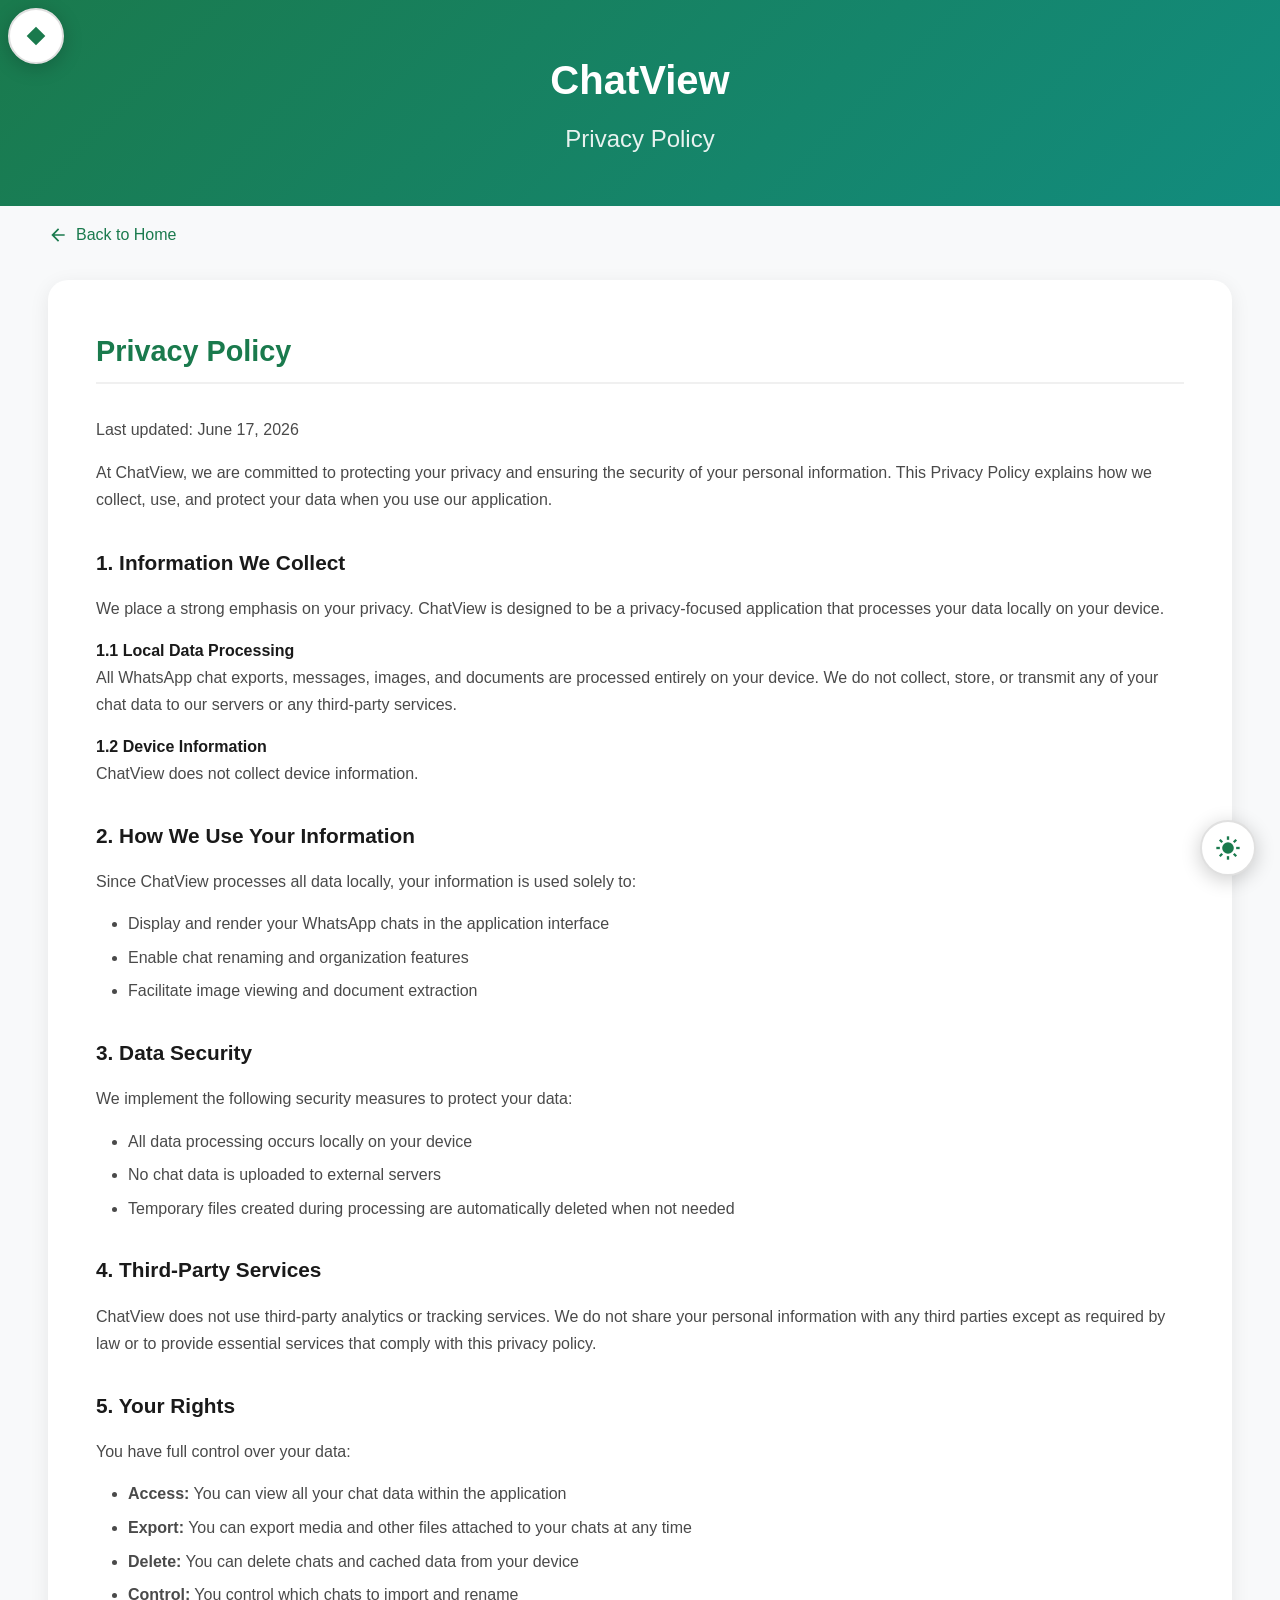
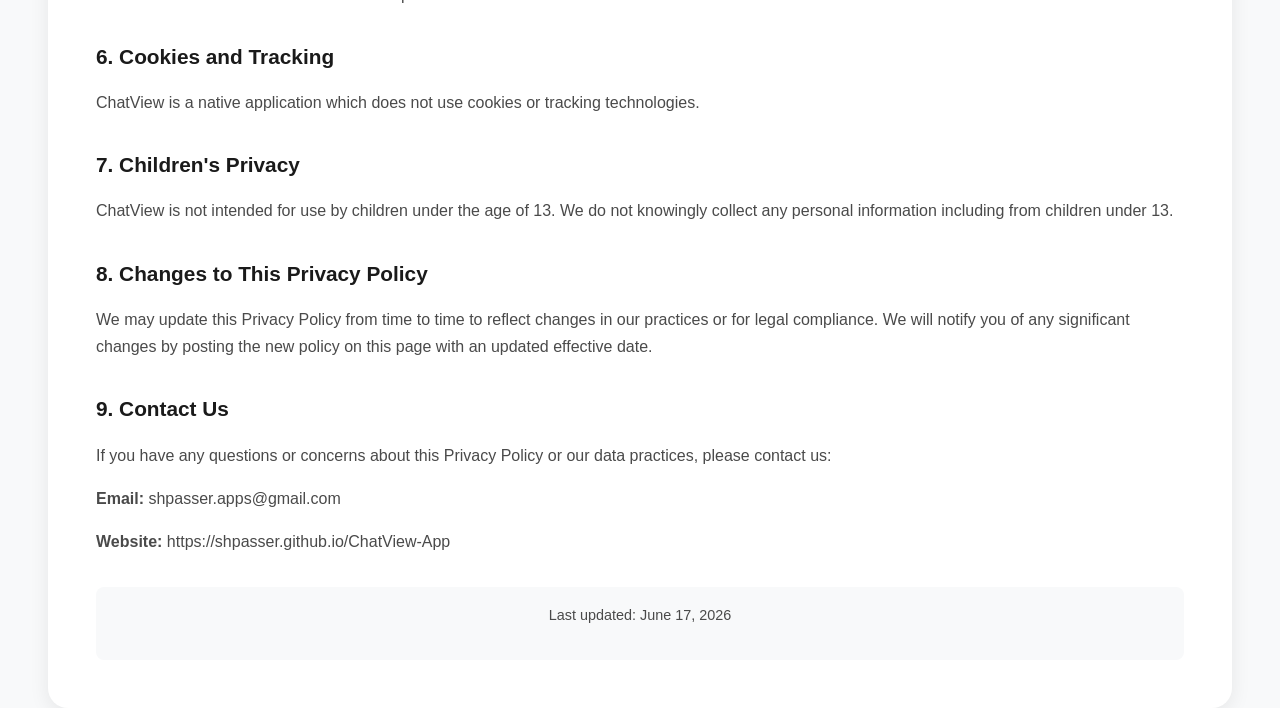
==== commit 316bebfe: "Update skip and back navigation links with icons and improved styling." ====
--- a/privacy-policy.html
+++ b/privacy-policy.html
@@ -7,7 +7,11 @@
     <link rel="stylesheet" href="styles.css">
 </head>
 <body>
-    <a href="#main-content" class="skip-link">Skip to main content</a>
+    <a href="#main-content" class="skip-link" aria-label="Skip to main content">
+        <svg viewBox="0 0 24 24" width="24" height="24" aria-hidden="true">
+            <path d="M12 4l-8 8 8 8 8-8-8-8z" fill="currentColor"/>
+        </svg>
+    </a>
 
     <header role="banner">
         <h1>ChatView</h1>
@@ -32,6 +36,9 @@
 
     <div class="container">
         <a href="index.html" class="back-link" aria-label="Back to Home">
+            <svg viewBox="0 0 24 24" width="20" height="20" aria-hidden="true">
+                <path d="M20 11H7.83l5.59-5.59L12 4l-8 8 8 8 1.41-1.41L7.83 13H20v-2z" fill="currentColor"/>
+            </svg>
             Back to Home
         </a>
 
--- a/styles.css
+++ b/styles.css
@@ -119,19 +119,41 @@
     position: absolute;
     top:  0.5rem;
     left: 0.5rem;
-    background: var(--primary-darker);
-    color: var(--text-white);
-    padding: 8px 16px;
+    background: var(--bg-white);
+    color: var(--primary-color);
+    width: 56px;
+    height: 56px;
     z-index: 100;
     text-decoration: none;
-    font-weight: 600;
-    border-radius: 4px;
+    display: flex;
+    align-items: center;
+    justify-content: center;
+    border-radius: 50%;
+    border: 2px solid var(--border-light);
+    box-shadow: 0 4px 20px rgba(0, 0, 0, 0.2);
+    transition: all var(--transition-normal);
+}
+
+.skip-link:hover {
+    transform: scale(1.1);
+    box-shadow: 0 6px 25px rgba(0, 0, 0, 0.3);
 }
 
 .skip-link:focus {
     top: 0.4rem;
-    outline: 3px solid var(--warning-color);
+    outline: 3px solid var(--primary-color);
     outline-offset: 2px;
+}
+
+.skip-link:focus-visible {
+    outline: 3px solid var(--primary-color);
+    outline-offset: 2px;
+}
+
+.skip-link svg {
+    width: 28px;
+    height: 28px;
+    fill: currentColor;
 }
 
 /* =========================================
@@ -531,18 +553,31 @@
 }
 
 .back-link {
-    display: inline-block;
+    display: inline-flex;
+    align-items: center;
+    gap: 8px;
     margin-top: var(--spacing-md);
     margin-bottom: var(--spacing-lg);
     color: var(--primary-color);
     text-decoration: none;
     font-weight: 500;
-    align-items: center;
-    gap: 5px;
+    transition: color var(--transition-normal);
 }
 
 .back-link:hover {
     text-decoration: underline;
+    color: var(--primary-dark);
+}
+
+.back-link svg {
+    width: 20px;
+    height: 20px;
+    fill: currentColor;
+    transition: transform var(--transition-normal);
+}
+
+.back-link:hover svg {
+    transform: translateX(-3px);
 }
 
 .warning {
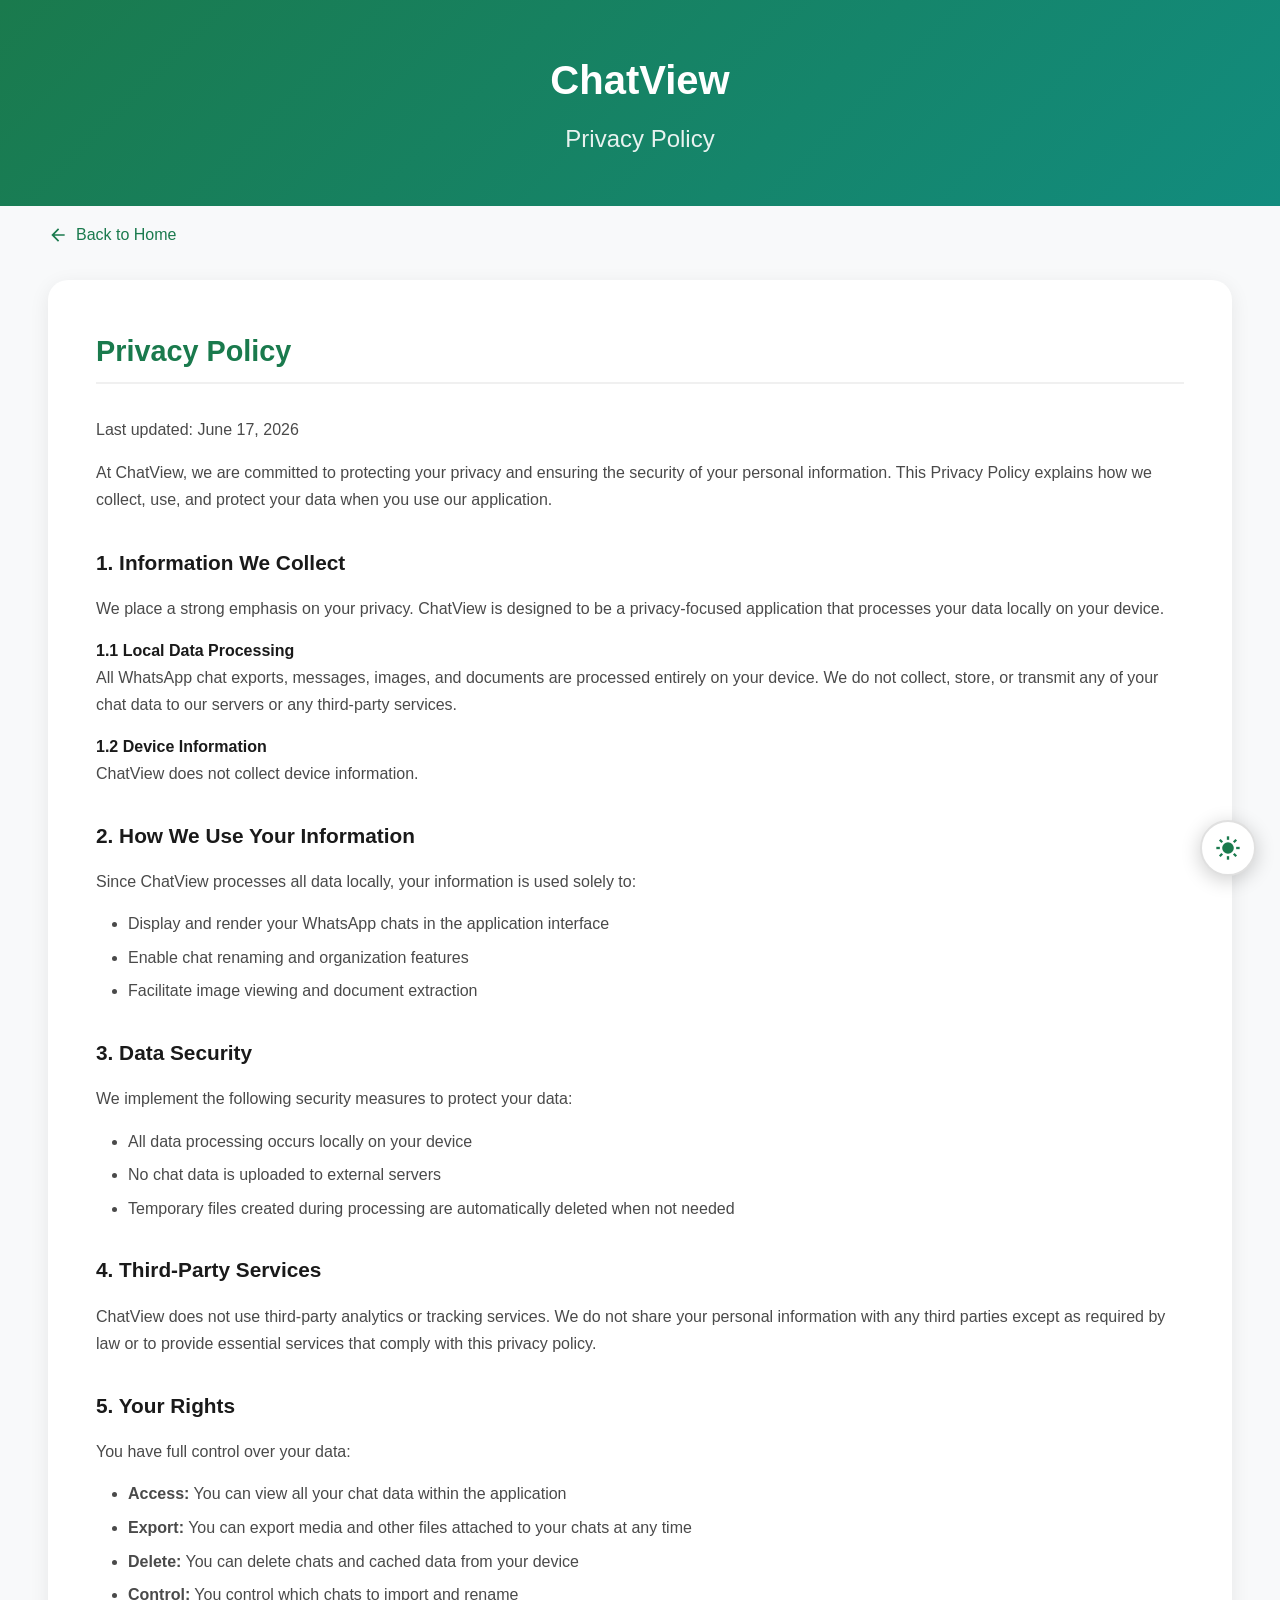
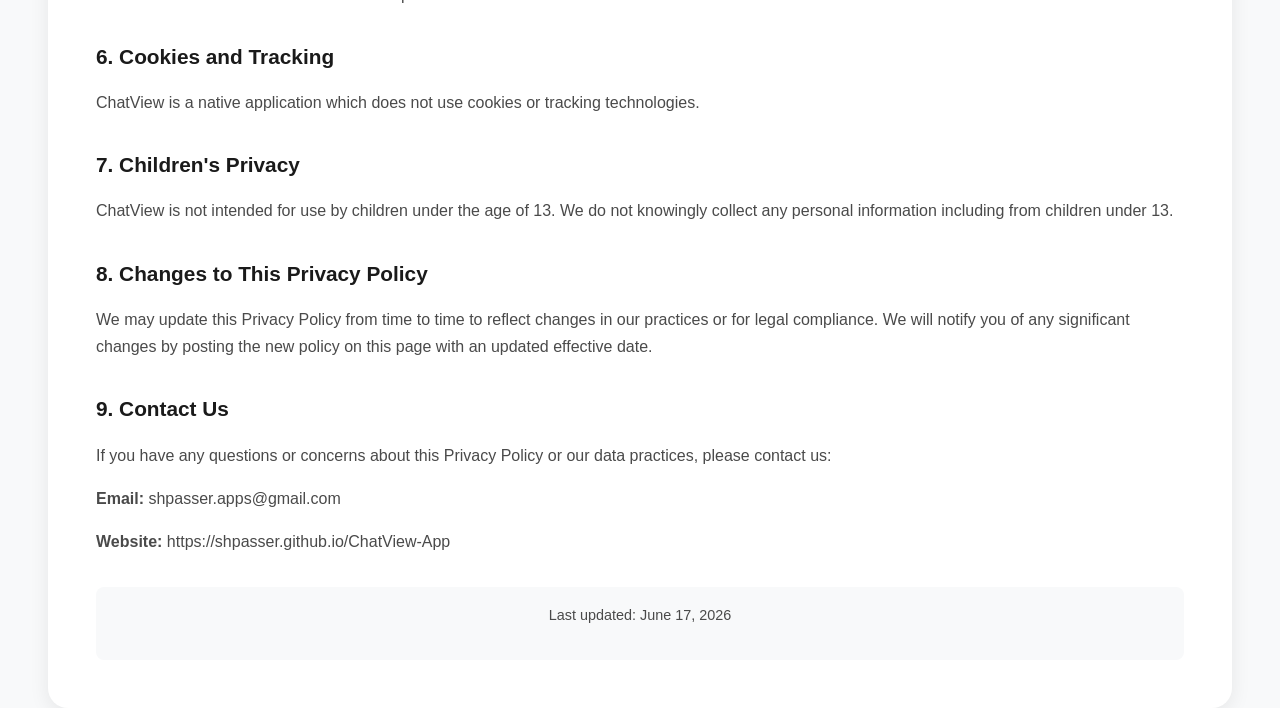
==== commit 2ec7b401: "Remove skip navigation links from pages." ====
--- a/privacy-policy.html
+++ b/privacy-policy.html
@@ -7,17 +7,11 @@
     <link rel="stylesheet" href="styles.css">
 </head>
 <body>
-    <a href="#main-content" class="skip-link" aria-label="Skip to main content">
-        <svg viewBox="0 0 24 24" width="24" height="24" aria-hidden="true">
-            <path d="M12 4l-8 8 8 8 8-8-8-8z" fill="currentColor"/>
-        </svg>
-    </a>
-
     <header role="banner">
         <h1>ChatView</h1>
         <p>Privacy Policy</p>
         <button class="theme-toggle" id="theme-toggle" aria-label="Toggle dark mode" title="Toggle dark mode">
-            <svg class="theme-icon-light" viewBox="0 0 24 24">
+            <svg class="theme-icon-light" viewBox="0 0 24 24" aria-label="light theme image">
                 <circle cx="12" cy="12" r="5"/>
                 <line x1="12" y1="2" x2="12" y2="5" stroke="currentColor" stroke-width="2"/>
                 <line x1="12" y1="19" x2="12" y2="22" stroke="currentColor" stroke-width="2"/>
@@ -28,7 +22,7 @@
                 <line x1="4.93" y1="19.07" x2="7.05" y2="16.95" stroke="currentColor" stroke-width="2"/>
                 <line x1="16.95" y1="7.05" x2="19.07" y2="4.93" stroke="currentColor" stroke-width="2"/>
             </svg>
-            <svg class="theme-icon-dark" viewBox="0 0 24 24" style="display: none;">
+            <svg class="theme-icon-dark" viewBox="0 0 24 24" style="display: none;" aria-label="dark theme image">
                 <path d="M21 12.5A9 9 0 1 1 11.5 3 6 6 0 0 0 21 12.5z" fill="currentColor"/>
             </svg>
         </button>
--- a/styles.css
+++ b/styles.css
@@ -605,7 +605,11 @@
 }
 
 .limitation-box p {
-    margin-bottom: var(--spacing-sm);
+    color: #1a1a1a;
+    margin-bottom: var(--spacing-sm);
+}
+
+.limitation-box ul li {
     color: #1a1a1a;
 }
 
@@ -950,6 +954,30 @@
     border: 2px solid var(--primary-gradient);
 }
 
+/* App Store badge link */
+.app-store-link {
+    display: inline-flex;
+    justify-content: center;
+    align-items: center;
+    padding: 0.5rem 1.5rem;
+}
+
+.app-store-img {
+    display: block;
+    max-width: 100%;
+    height: auto;
+}
+
+/* Light theme - show white badge, hide black */
+[data-theme="light"] .app-store-img-black {
+    display: none;
+}
+
+/* Dark theme - show black badge, hide white */
+[data-theme="dark"] .app-store-img-white {
+    display: none;
+}
+
 .cta-btn:hover {
     background: var(--primary-dark);
     border-color: var(--primary-dark);
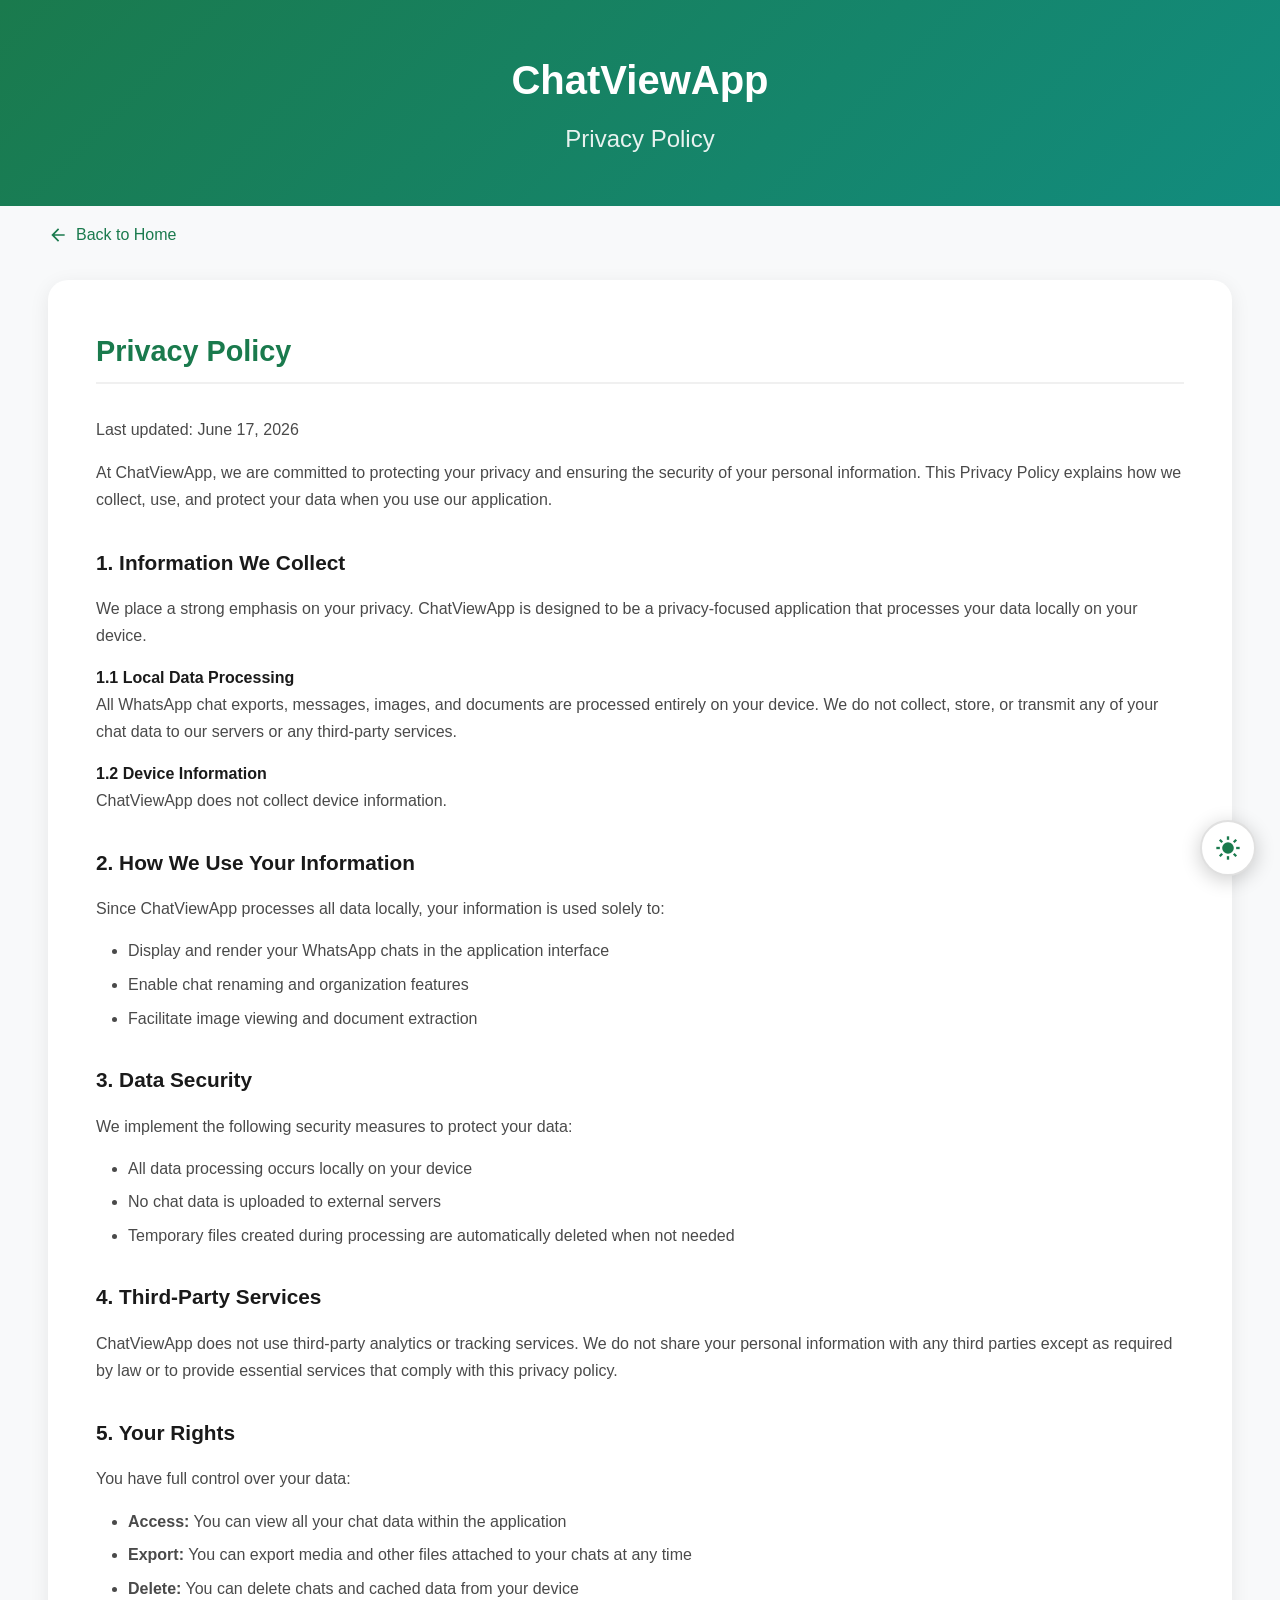
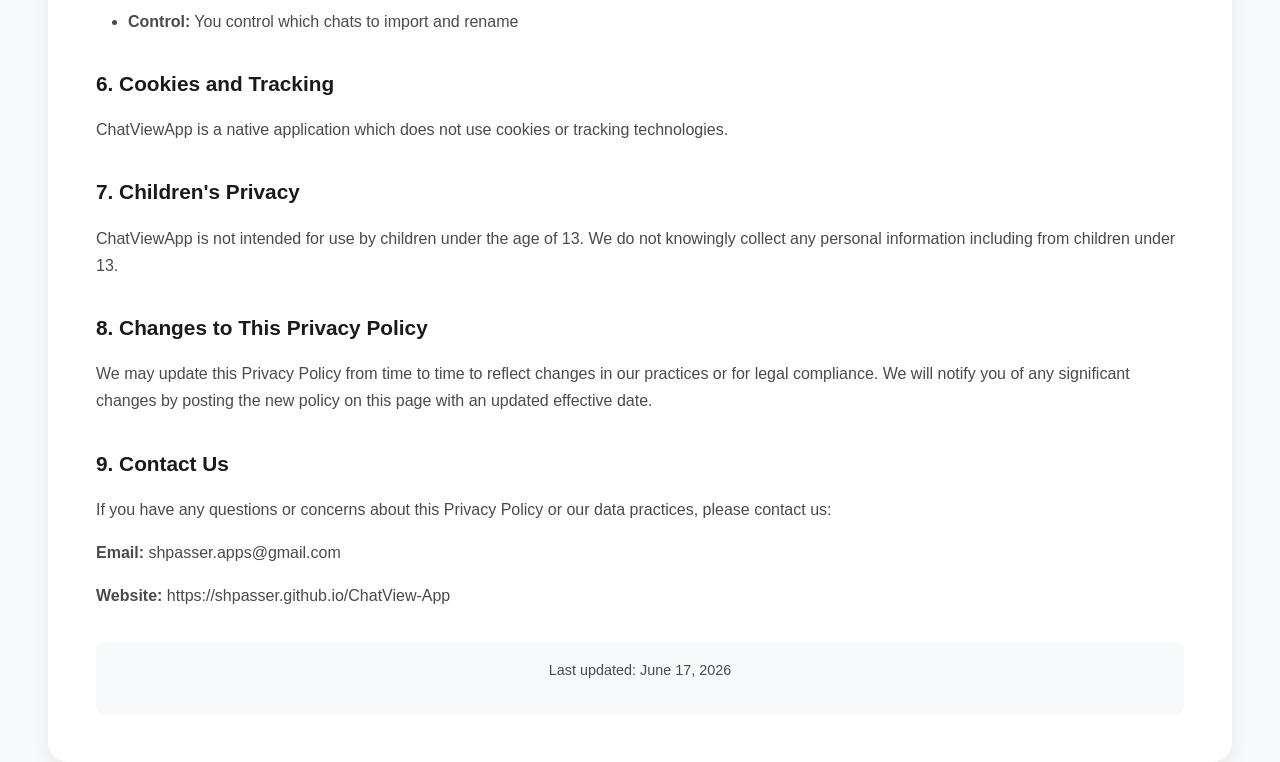
==== commit 2426b42d: "Rename application to ChatViewApp across all pages." ====
--- a/privacy-policy.html
+++ b/privacy-policy.html
@@ -3,15 +3,15 @@
 <head>
     <meta charset="UTF-8">
     <meta name="viewport" content="width=device-width, initial-scale=1.0">
-    <title>Privacy Policy - ChatView</title>
+    <title>Privacy Policy - ChatViewApp</title>
     <link rel="stylesheet" href="styles.css">
 </head>
 <body>
     <header role="banner">
-        <h1>ChatView</h1>
+        <h1>ChatViewApp</h1>
         <p>Privacy Policy</p>
-        <button class="theme-toggle" id="theme-toggle" aria-label="Toggle dark mode" title="Toggle dark mode">
-            <svg class="theme-icon-light" viewBox="0 0 24 24" aria-label="light theme image">
+        <button class="theme-toggle" id="theme-toggle" role="switch" aria-label="Toggle dark mode" aria-checked="false" title="Toggle dark mode (Ctrl+Shift+T)">
+            <svg class="theme-icon-light" viewBox="0 0 24 24" aria-hidden="true">
                 <circle cx="12" cy="12" r="5"/>
                 <line x1="12" y1="2" x2="12" y2="5" stroke="currentColor" stroke-width="2"/>
                 <line x1="12" y1="19" x2="12" y2="22" stroke="currentColor" stroke-width="2"/>
@@ -22,9 +22,10 @@
                 <line x1="4.93" y1="19.07" x2="7.05" y2="16.95" stroke="currentColor" stroke-width="2"/>
                 <line x1="16.95" y1="7.05" x2="19.07" y2="4.93" stroke="currentColor" stroke-width="2"/>
             </svg>
-            <svg class="theme-icon-dark" viewBox="0 0 24 24" style="display: none;" aria-label="dark theme image">
+            <svg class="theme-icon-dark" viewBox="0 0 24 24" style="display: none;" aria-hidden="true">
                 <path d="M21 12.5A9 9 0 1 1 11.5 3 6 6 0 0 0 21 12.5z" fill="currentColor"/>
             </svg>
+            <span class="sr-only" aria-live="polite"></span>
         </button>
     </header>
 
@@ -43,19 +44,19 @@
 
             <p>Last updated: June 17, 2026</p>
 
-            <p>At ChatView, we are committed to protecting your privacy and ensuring the security of your personal information. This Privacy Policy explains how we collect, use, and protect your data when you use our application.</p>
+            <p>At ChatViewApp, we are committed to protecting your privacy and ensuring the security of your personal information. This Privacy Policy explains how we collect, use, and protect your data when you use our application.</p>
 
             <h3>1. Information We Collect</h3>
-            <p>We place a strong emphasis on your privacy. ChatView is designed to be a privacy-focused application that processes your data locally on your device.</p>
+            <p>We place a strong emphasis on your privacy. ChatViewApp is designed to be a privacy-focused application that processes your data locally on your device.</p>
 
             <h4>1.1 Local Data Processing</h4>
             <p>All WhatsApp chat exports, messages, images, and documents are processed entirely on your device. We do not collect, store, or transmit any of your chat data to our servers or any third-party services.</p>
 
             <h4>1.2 Device Information</h4>
-            <p>ChatView does not collect device information.</p>
+            <p>ChatViewApp does not collect device information.</p>
 
             <h3>2. How We Use Your Information</h3>
-            <p>Since ChatView processes all data locally, your information is used solely to:</p>
+            <p>Since ChatViewApp processes all data locally, your information is used solely to:</p>
             <ul>
                 <li>Display and render your WhatsApp chats in the application interface</li>
                 <li>Enable chat renaming and organization features</li>
@@ -71,7 +72,7 @@
             </ul>
 
             <h3>4. Third-Party Services</h3>
-            <p>ChatView does not use third-party analytics or tracking services. We do not share your personal information with any third parties except as required by law or to provide essential services that comply with this privacy policy.</p>
+            <p>ChatViewApp does not use third-party analytics or tracking services. We do not share your personal information with any third parties except as required by law or to provide essential services that comply with this privacy policy.</p>
 
             <h3>5. Your Rights</h3>
             <p>You have full control over your data:</p>
@@ -83,10 +84,10 @@
             </ul>
 
             <h3>6. Cookies and Tracking</h3>
-            <p>ChatView is a native application which does not use cookies or tracking technologies.</p>
+            <p>ChatViewApp is a native application which does not use cookies or tracking technologies.</p>
 
             <h3>7. Children's Privacy</h3>
-            <p>ChatView is not intended for use by children under the age of 13. We do not knowingly collect any personal information including from children under 13.</p>
+            <p>ChatViewApp is not intended for use by children under the age of 13. We do not knowingly collect any personal information including from children under 13.</p>
 
             <h3>8. Changes to This Privacy Policy</h3>
             <p>We may update this Privacy Policy from time to time to reflect changes in our practices or for legal compliance. We will notify you of any significant changes by posting the new policy on this page with an updated effective date.</p>
--- a/styles.css
+++ b/styles.css
@@ -709,6 +709,21 @@
 /* =========================================
    THEME TOGGLE SWITCH
    ========================================= */
+
+/* Screen reader only class for live announcements */
+.sr-only {
+    position: absolute;
+    width: 1px;
+    height: 1px;
+    padding: 0;
+    margin: -1px;
+    overflow: hidden;
+    clip: rect(0, 0, 0, 0);
+    white-space: nowrap;
+    border: 0;
+}
+
+/* Ensure the toggle is reachable via keyboard */
 .theme-toggle {
     position: fixed;
     bottom: 1.5rem;
@@ -734,9 +749,18 @@
     box-shadow: 0 6px 25px rgba(0, 0, 0, 0.3);
 }
 
+/* Visible focus indicator for keyboard navigation - WCAG 2.1 Level AA compliant */
+/* Also provide standard :focus for older browsers */
+.theme-toggle:focus {
+    outline: 3px solid var(--primary-color);
+    outline-offset: 2px;
+    box-shadow: 0 0 0 4px rgba(var(--primary-color), 0.3);
+}
+
 .theme-toggle:focus-visible {
     outline: 3px solid var(--primary-color);
     outline-offset: 2px;
+    box-shadow: 0 0 0 4px rgba(var(--primary-color), 0.3);
 }
 
 .theme-toggle svg {
@@ -744,6 +768,10 @@
     height: 28px;
     fill: currentColor;
     transition: transform var(--transition-normal);
+}
+
+.theme-toggle:hover svg {
+    transform: scale(1.1);
 }
 
 /* Theme toggle button colors are handled by CSS variables */
